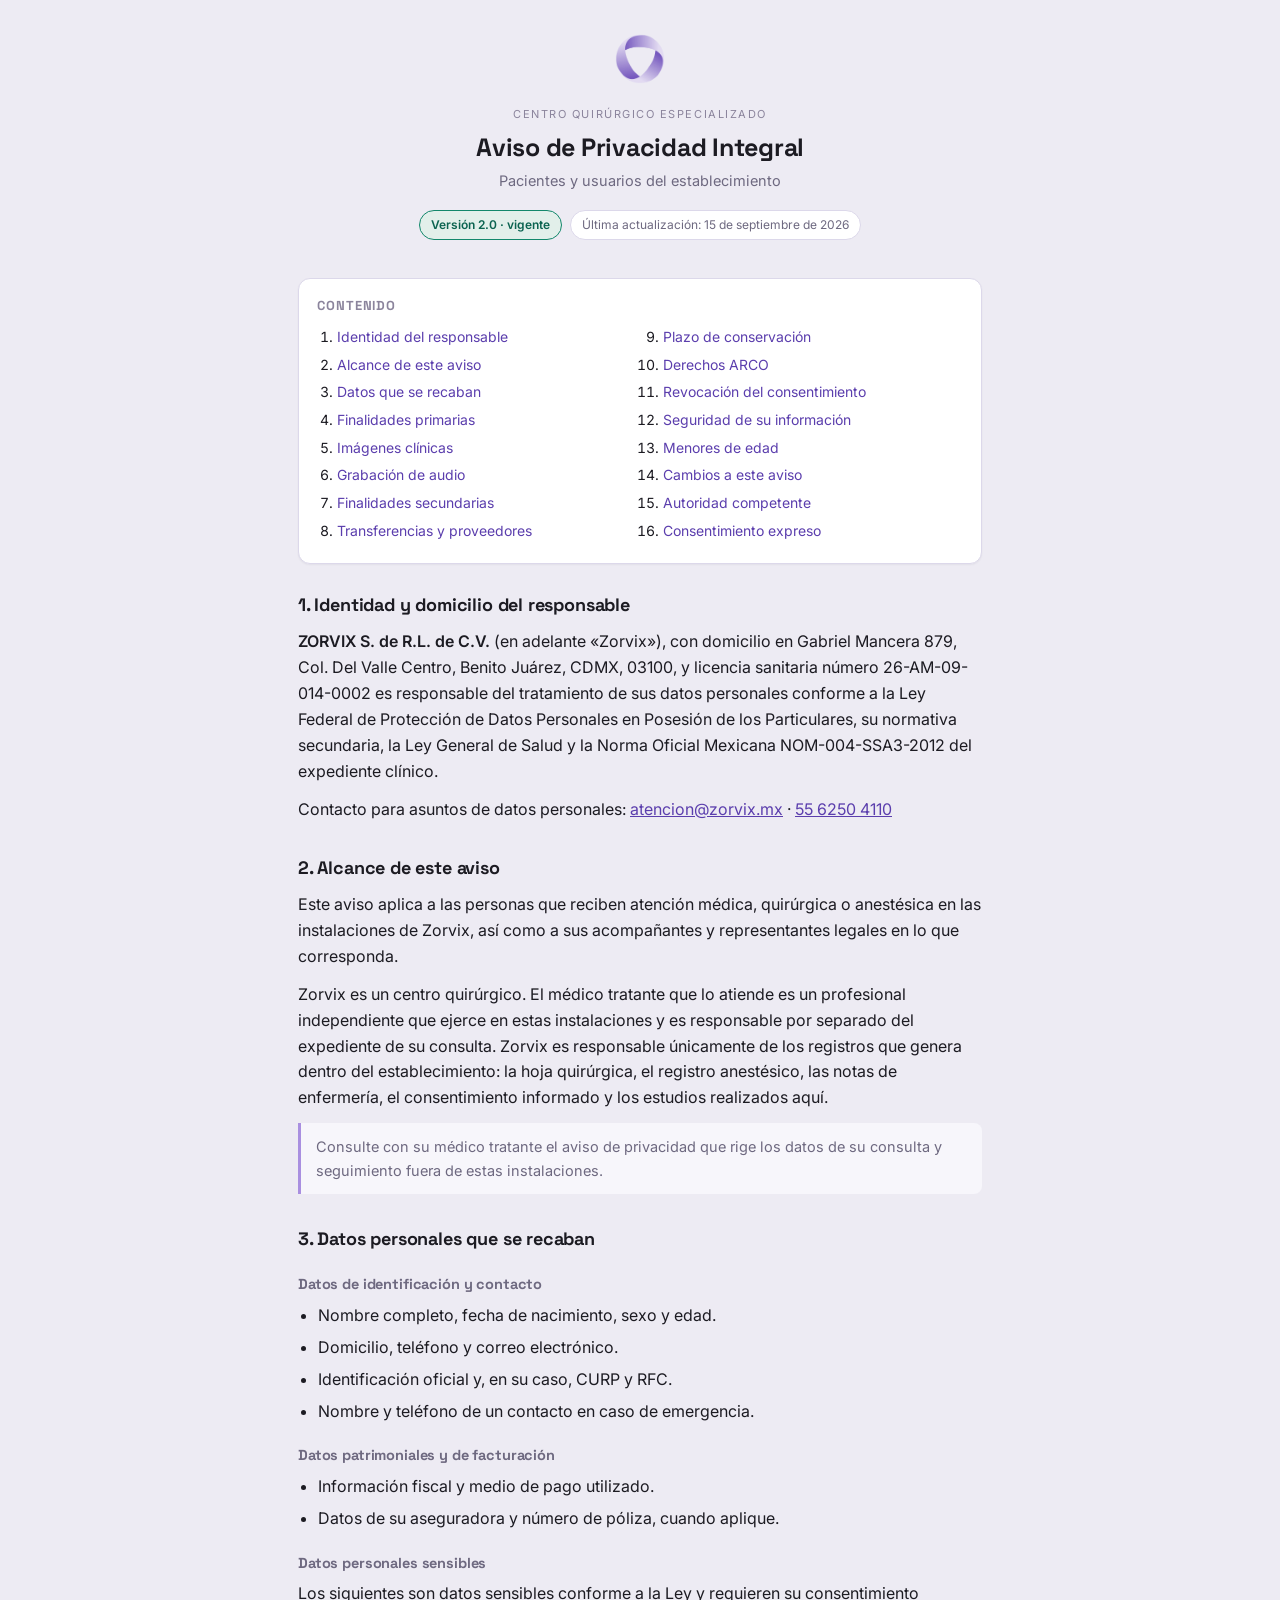
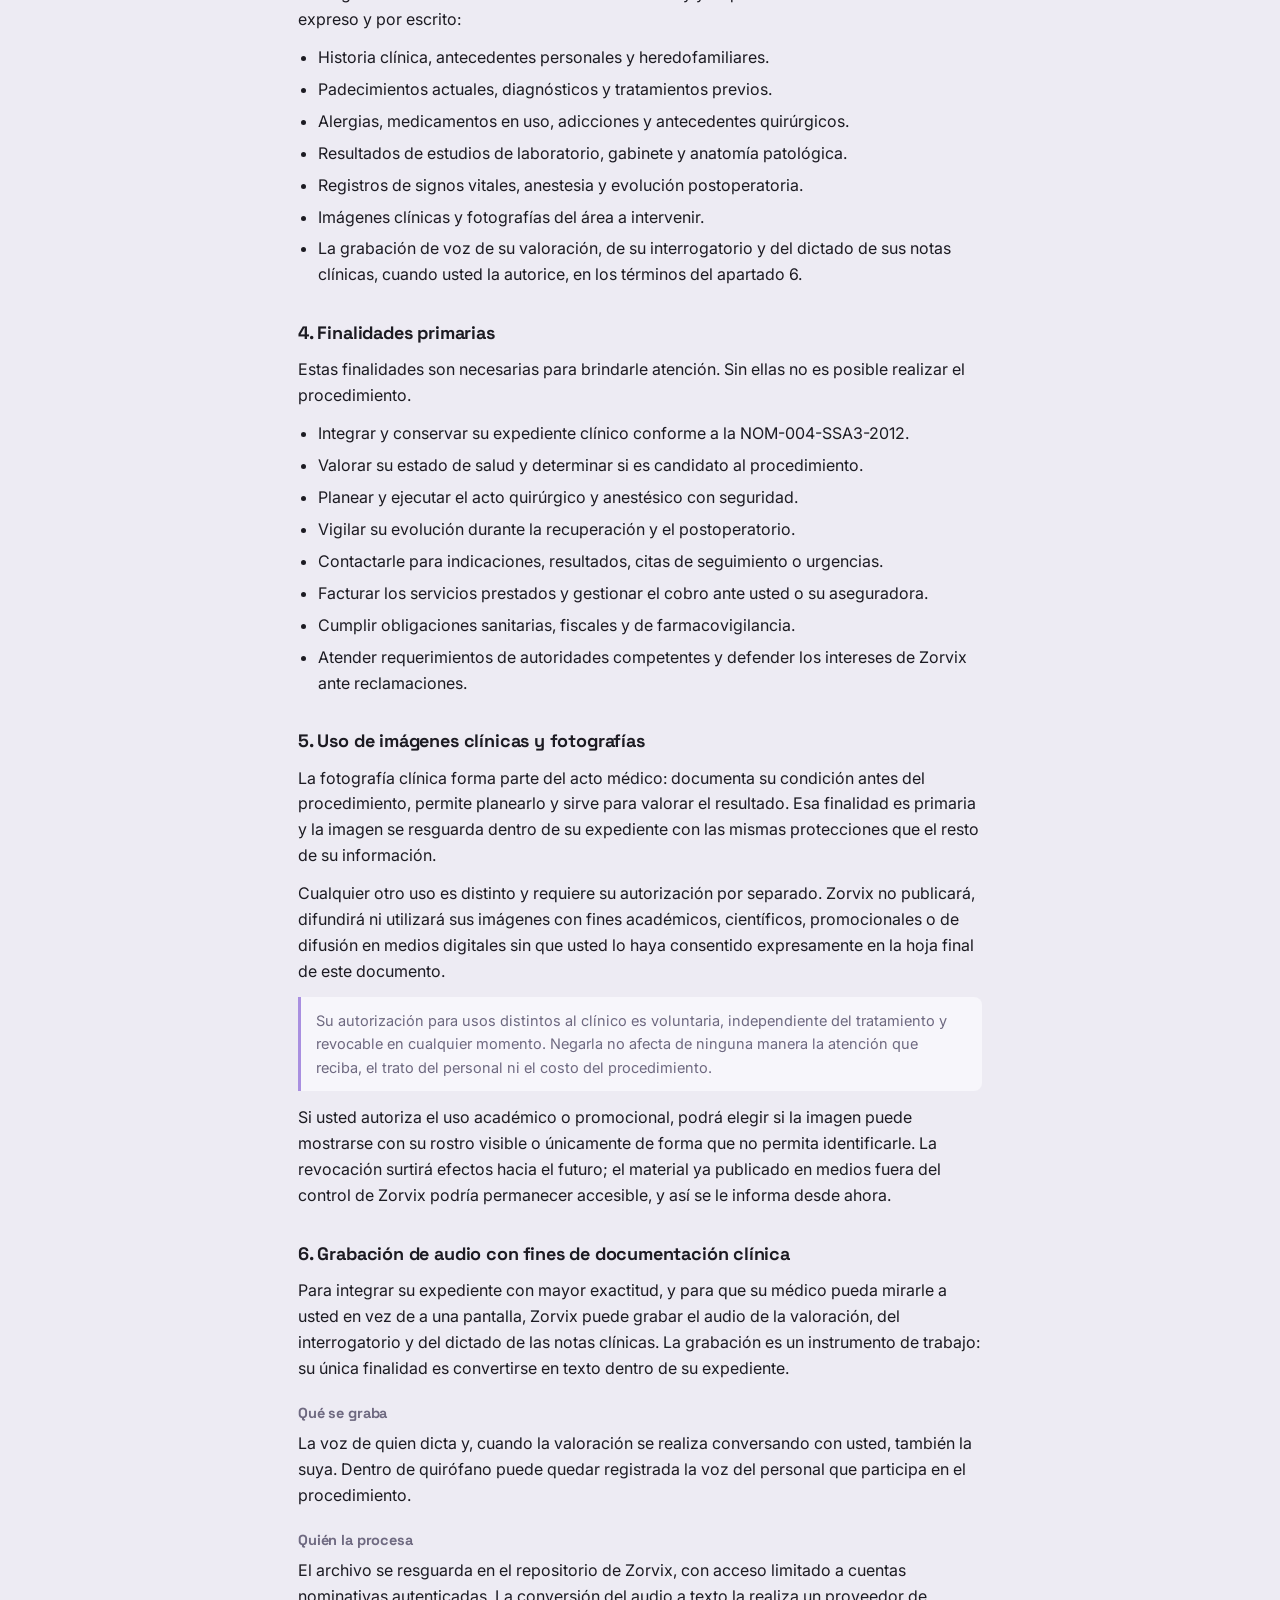
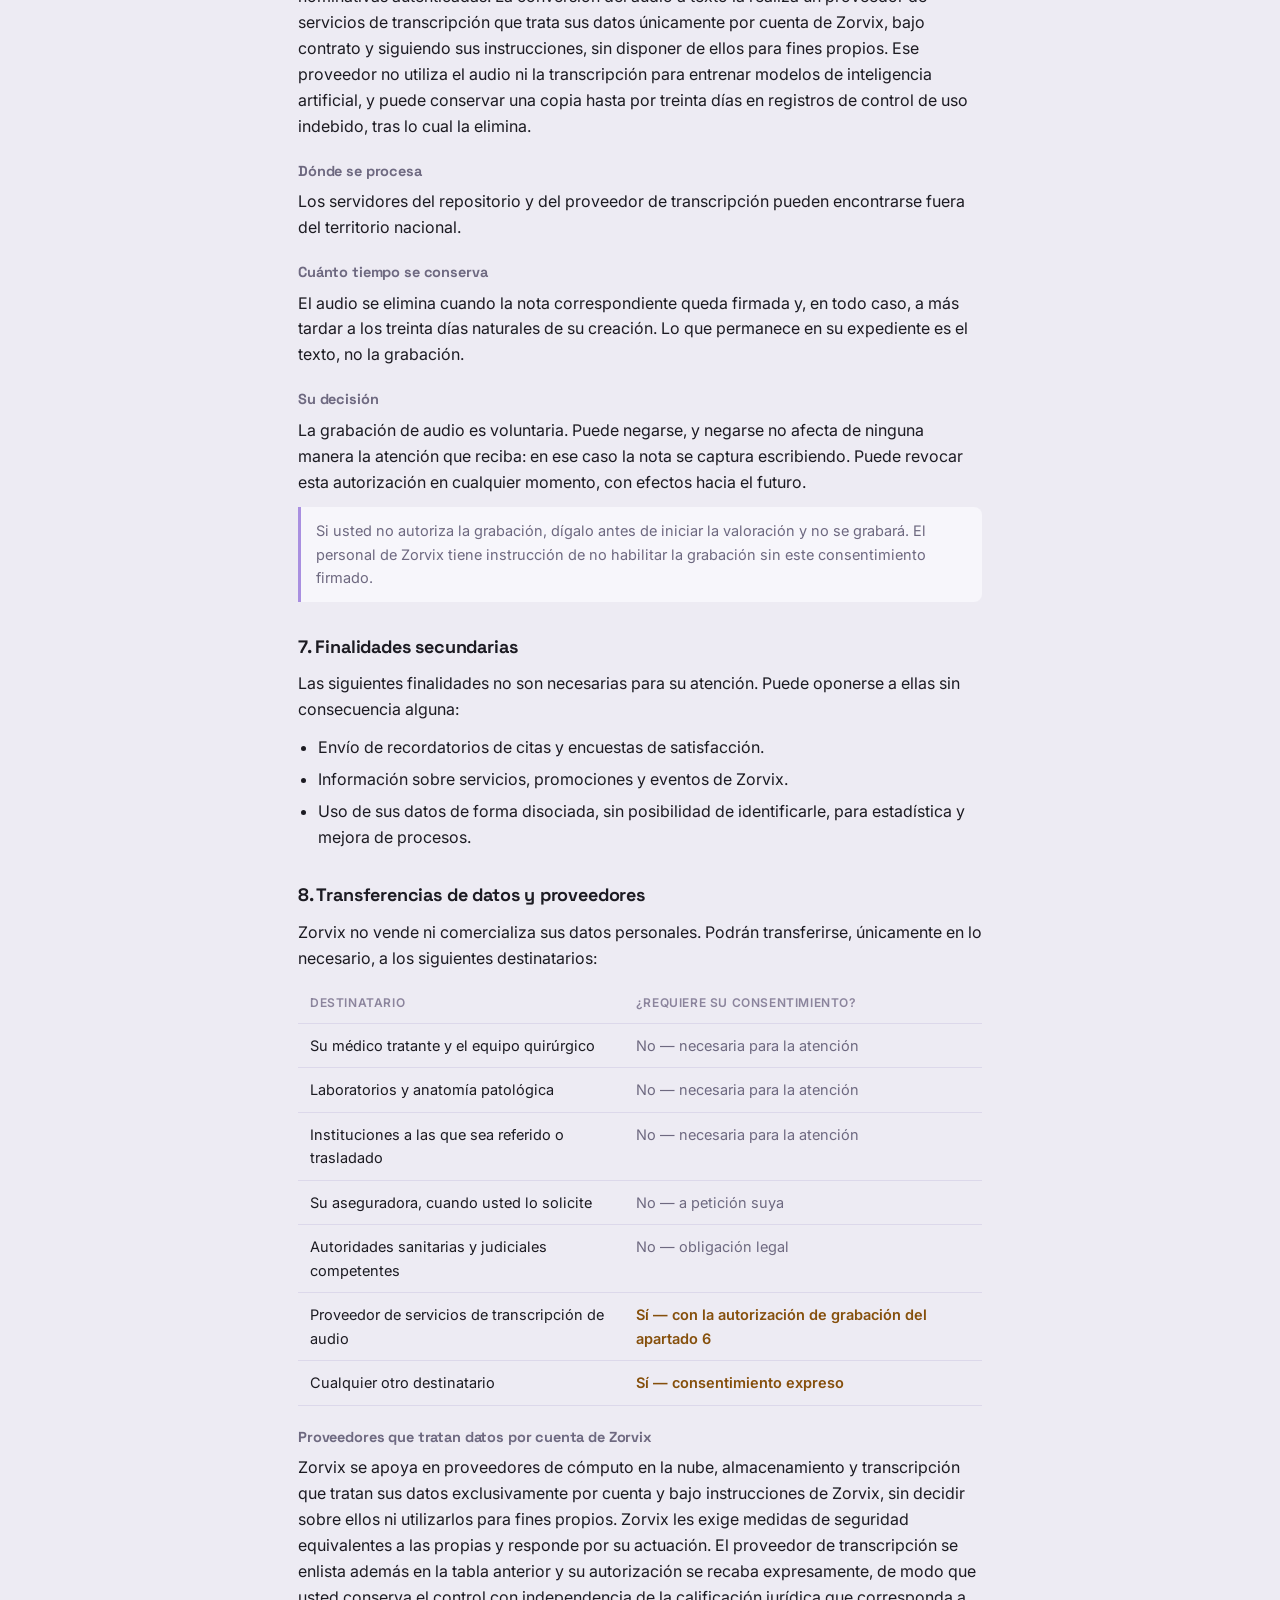
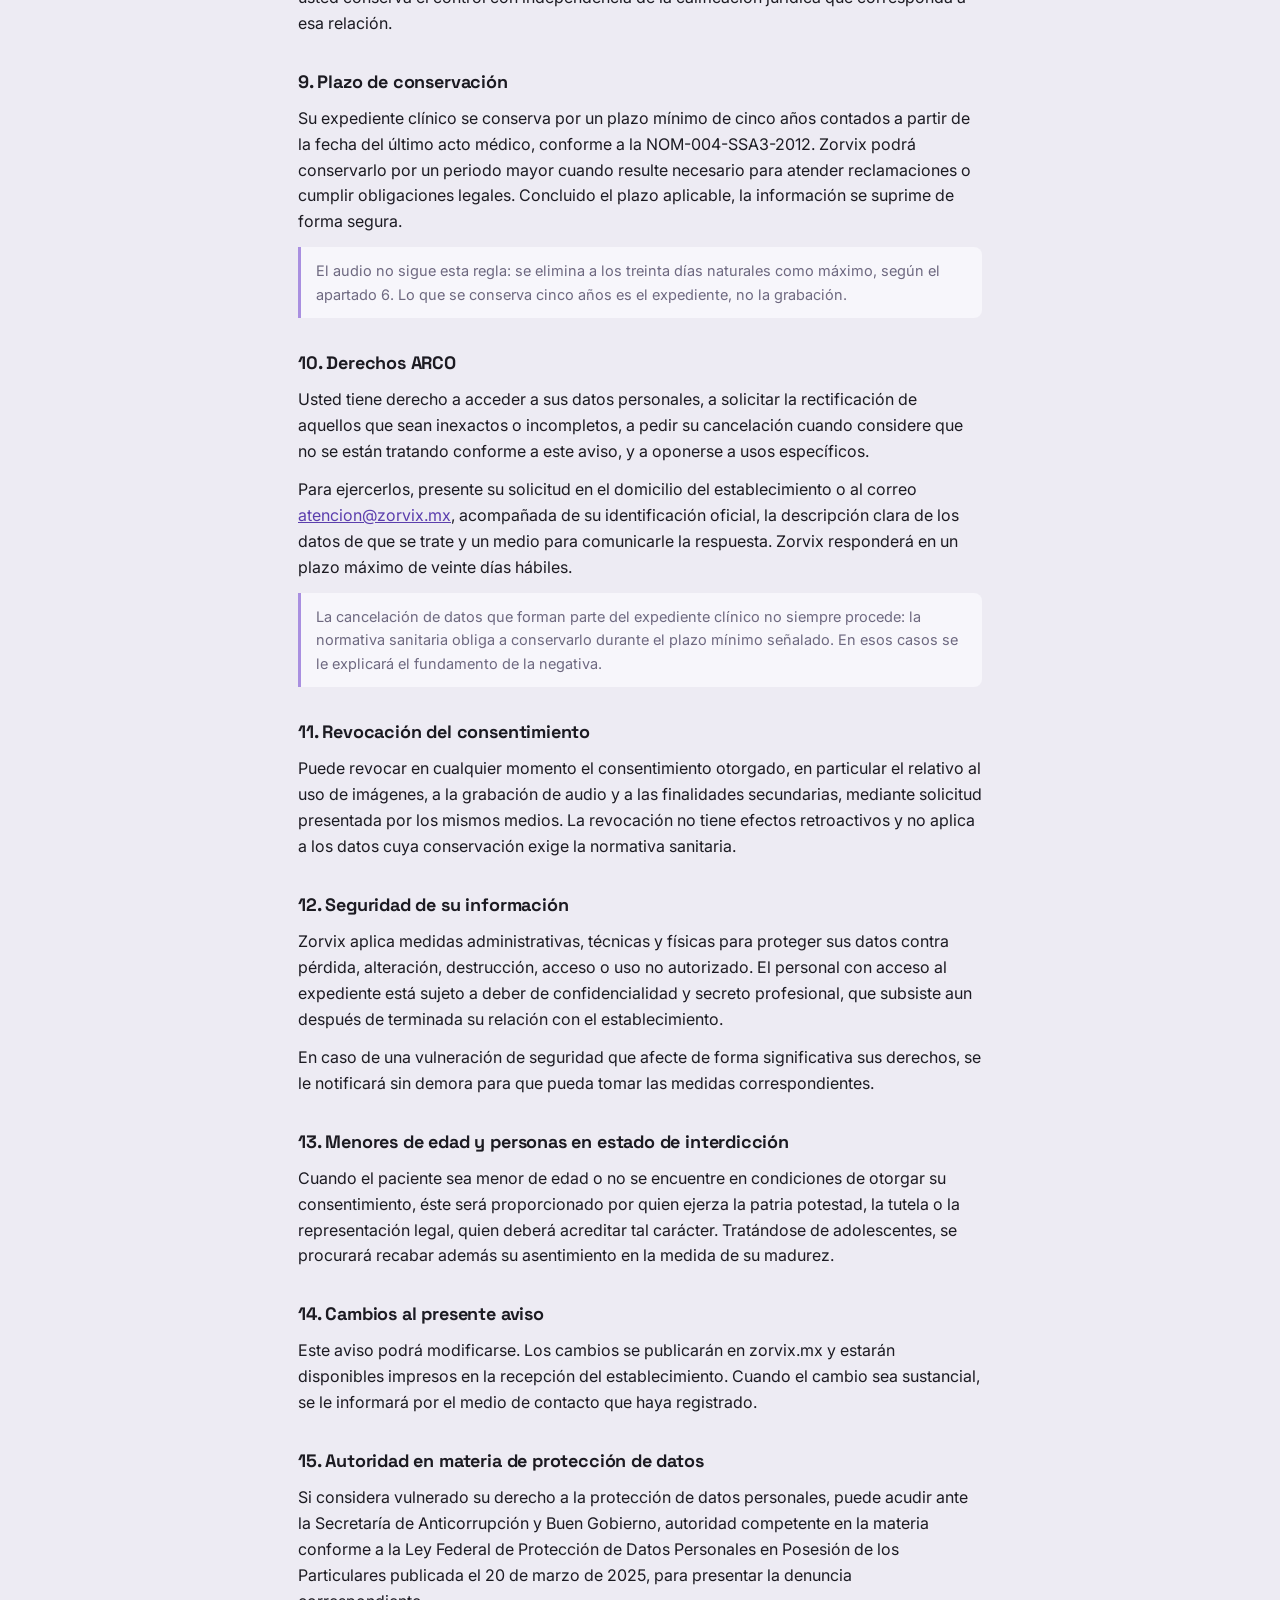
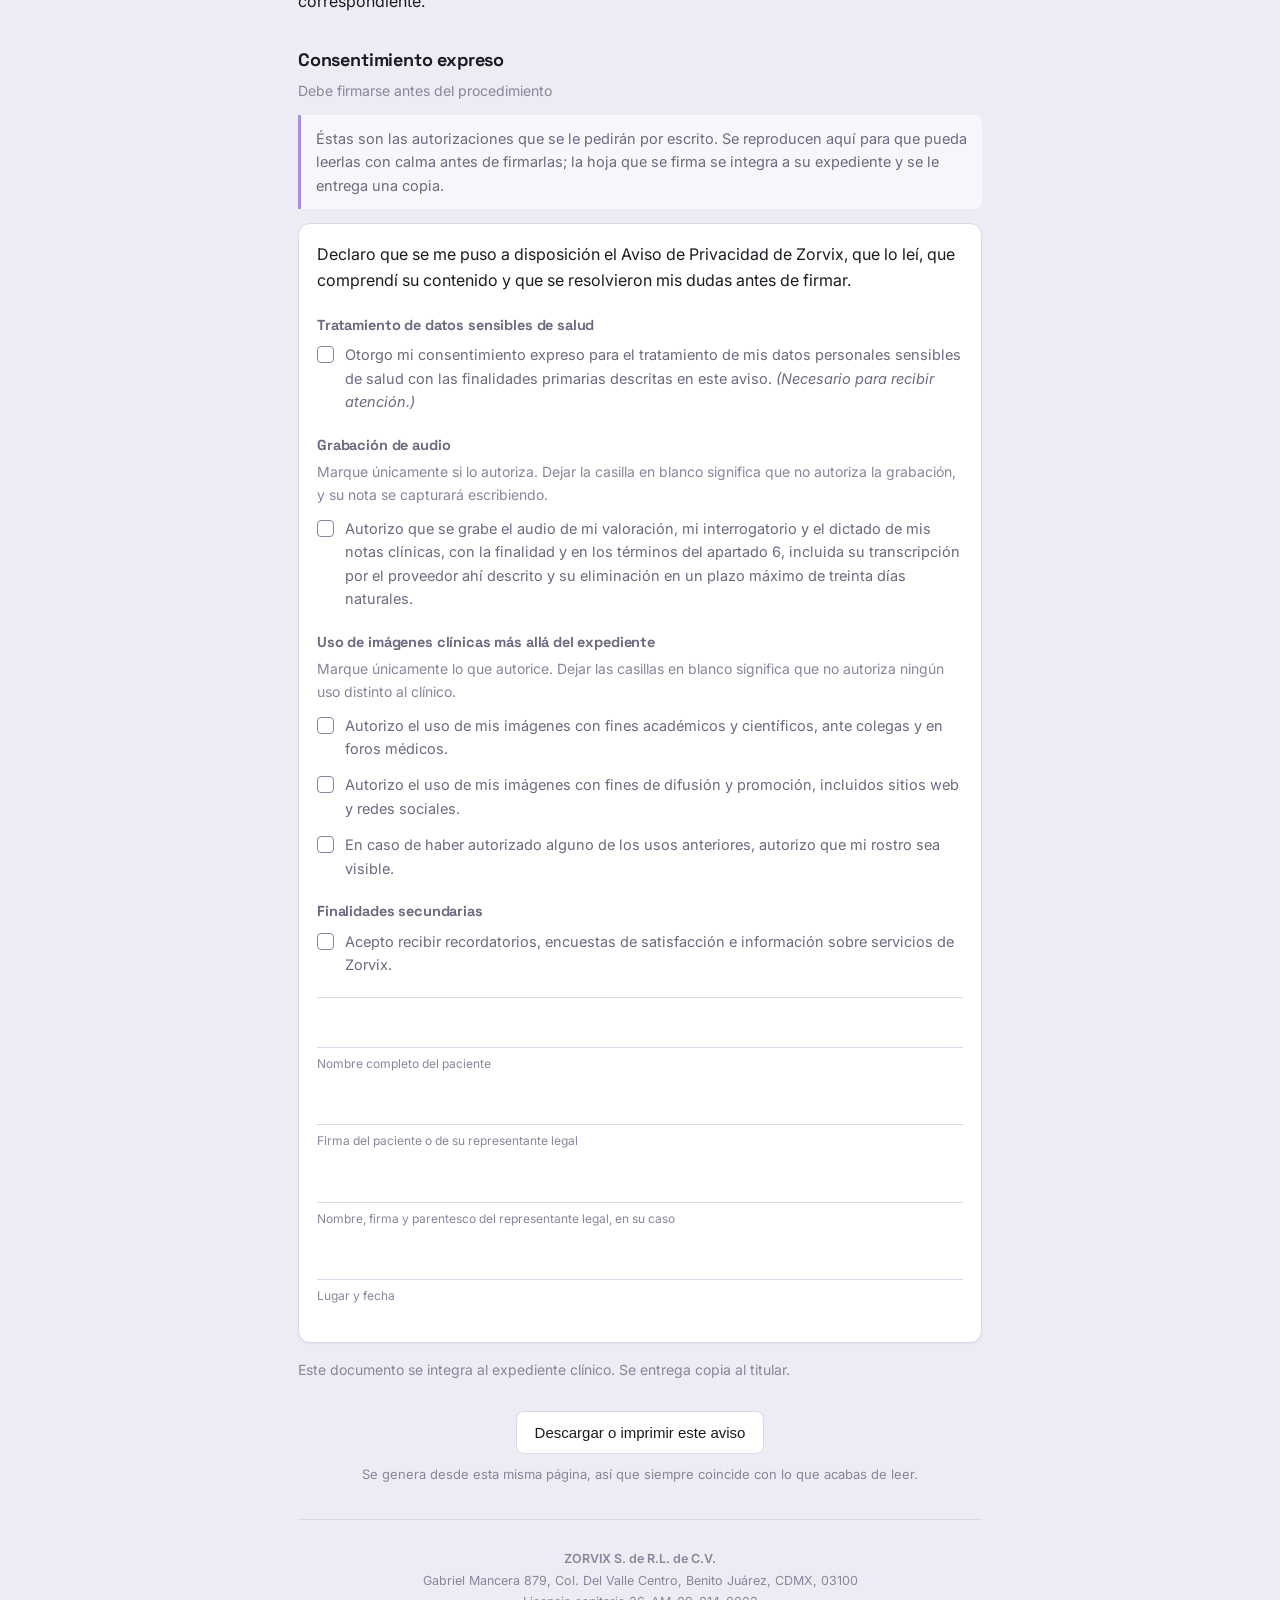
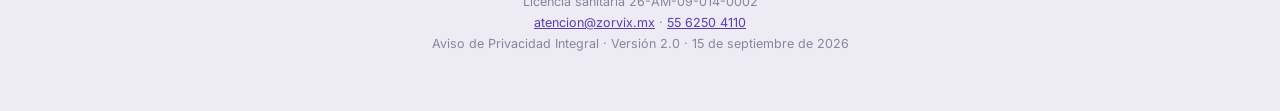
==== aviso/index.html @ 2822b2e0 "Add files via upload" ====
<!DOCTYPE html>
<html lang="es">
<head>
<meta charset="utf-8">
<meta name="viewport" content="width=device-width, initial-scale=1, viewport-fit=cover">
<title>Zorvix · Aviso de Privacidad</title>
<meta name="description" content="Aviso de Privacidad Integral para pacientes y usuarios del centro quirúrgico Zorvix.">
<meta name="theme-color" content="#7B5DC2" media="(prefers-color-scheme: light)">
<meta name="theme-color" content="#16131F" media="(prefers-color-scheme: dark)">
<link rel="icon" type="image/png" href="../assets/zorvix-favicon.png">
<link rel="apple-touch-icon" href="../assets/zorvix-iso.png">
<link rel="stylesheet" href="../zorvix-tokens.css">
<script>
/* El tema antes de pintar, para no enseñar el destello blanco. */
(function(){
  var t=null; try{ t=localStorage.getItem('zorvix-tema'); }catch(e){}
  if(!t) t = matchMedia('(prefers-color-scheme: dark)').matches ? 'oscuro' : 'claro';
  document.documentElement.setAttribute('data-tema', t);
})();
</script>
<style>
/* Los colores y tipos vienen de ../zorvix-tokens.css, que es la fuente de
   verdad de la marca. Aquí sólo van alias con los nombres de esta pantalla.

   Esta página la abre una paciente desde el celular, a media captura de su
   ficha, para leer aquello que está a punto de aceptar. Se publica en HTML y
   no como PDF a propósito: seis páginas de PDF en un teléfono no se leen, se
   cierran. Quien necesite papel lo saca del botón de imprimir, que usa el
   bloque @media print del final: un solo documento, no dos que se separan. */
:root{
  color-scheme: light;
  --morado-700:var(--zx-violeta-700); --morado-600:var(--zx-violeta-600);
  --morado-500:var(--zx-violeta-500); --morado-300:var(--zx-violeta-300);
  --morado-50:var(--zx-violeta-050);
  --tinta:var(--zx-txt); --tinta2:var(--zx-txt-2); --tinta3:var(--zx-txt-3);
  --papel:var(--zx-superficie); --papel-2:var(--zx-superficie-2); --fondo:var(--zx-lienzo);
  --linea:var(--zx-borde);
  --ok:var(--zx-ok-txt); --ok-bg:var(--zx-ok-bg); --ok-linea:var(--zx-ok);
  --alerta:var(--zx-alerta-txt); --alerta-bg:var(--zx-alerta-bg); --alerta-linea:var(--zx-alerta);
  --r:var(--zx-r-tarjeta); --r-sm:var(--zx-r-control); --r-full:999px;
  --sombra:0 1px 2px rgba(28,27,34,.05);
}
html[data-tema="oscuro"]{ color-scheme: dark; }

*{box-sizing:border-box}
html,body{margin:0;padding:0}
body{
  background:var(--fondo); color:var(--tinta);
  font-family:var(--zx-cuerpo, "Inter", system-ui, -apple-system, sans-serif);
  font-size:16px; line-height:1.62; -webkit-font-smoothing:antialiased;
  padding:0 0 env(safe-area-inset-bottom,0px);
}
h1,h2,h3{font-family:var(--zx-titulo, "Space Grotesk", system-ui, sans-serif);letter-spacing:-.01em}

.envoltura{max-width:720px;margin:0 auto;padding:0 18px 56px}

header{text-align:center;padding:34px 18px 10px}
header img{height:50px;width:auto}
header .kicker{margin:14px 0 0;font-size:11px;letter-spacing:.14em;text-transform:uppercase;
  color:var(--tinta3)}
header h1{margin:8px 0 6px;font-size:25px;line-height:1.25}
header .sub{margin:0;color:var(--tinta2);font-size:14.5px}

.sello{display:flex;flex-wrap:wrap;gap:8px;justify-content:center;margin:18px 0 6px}
.sello span{font-size:12px;padding:4px 11px;border-radius:var(--r-full);
  border:1px solid var(--linea);background:var(--papel);color:var(--tinta2)}
.sello .vigente{background:var(--ok-bg);border-color:var(--ok-linea);color:var(--ok);font-weight:600}

/* Índice: en un documento de quince apartados, poder saltar al que a uno le
   importa es la diferencia entre leerlo y no leerlo. */
nav.indice{background:var(--papel);border:1px solid var(--linea);border-radius:var(--r);
  padding:16px 18px;margin:22px 0 26px;box-shadow:var(--sombra)}
nav.indice h2{margin:0 0 10px;font-size:13px;text-transform:uppercase;letter-spacing:.07em;
  color:var(--tinta3)}
nav.indice ol{margin:0;padding-left:20px;columns:2;column-gap:26px}
nav.indice li{margin:0 0 5px;font-size:14px;break-inside:avoid}
nav.indice a{color:var(--morado-700);text-decoration:none}
nav.indice a:hover{text-decoration:underline}
@media (max-width:560px){ nav.indice ol{columns:1} }

section{margin:0 0 30px;scroll-margin-top:16px}
section h2{margin:0 0 10px;font-size:18px}
section h3{margin:20px 0 6px;font-size:14.5px;color:var(--tinta2)}
p{margin:0 0 12px}
ul{margin:0 0 12px;padding-left:20px}
li{margin:0 0 6px}
strong{font-weight:600}

/* La nota al margen: lo que en el documento impreso va en recuadro gris.
   Suele ser la letra que más importa, así que aquí no se encoge. */
.nota{border-left:3px solid var(--morado-300);background:var(--papel-2);
  border-radius:0 var(--r-sm) var(--r-sm) 0;padding:12px 15px;margin:0 0 14px;
  font-size:14.5px;color:var(--tinta2)}

.tabla{width:100%;border-collapse:collapse;margin:0 0 14px;font-size:14.5px}
.tabla th,.tabla td{text-align:left;padding:10px 12px;border-bottom:1px solid var(--linea);
  vertical-align:top}
.tabla th{font-size:12px;text-transform:uppercase;letter-spacing:.05em;color:var(--tinta3);
  font-weight:600}
.tabla td.si{color:var(--alerta);font-weight:600}
.tabla td.no{color:var(--tinta2)}
@media (max-width:560px){
  .tabla, .tabla tbody, .tabla tr, .tabla td{display:block;width:100%}
  .tabla thead{display:none}
  .tabla tr{border:1px solid var(--linea);border-radius:var(--r-sm);margin-bottom:10px;padding:4px 0}
  .tabla td{border:0;padding:6px 13px}
  .tabla td:first-child{font-weight:600;color:var(--tinta)}
}

.casillas{background:var(--papel);border:1px solid var(--linea);border-radius:var(--r);
  padding:18px;box-shadow:var(--sombra)}
.casillas .item{display:flex;gap:11px;align-items:flex-start;margin:0 0 13px}
.casillas .caja{flex:0 0 auto;width:17px;height:17px;border:1.5px solid var(--tinta3);
  border-radius:4px;margin-top:3px}
.casillas .item p{margin:0;font-size:14.5px;color:var(--tinta2)}
.firma{margin-top:20px;padding-top:16px;border-top:1px solid var(--linea)}
.firma .raya{border-bottom:1px solid var(--linea);height:34px;margin:0 0 6px}
.firma .pie-raya{font-size:12px;color:var(--tinta3);margin:0 0 18px}

.descarga{display:inline-block;border:1px solid var(--linea);background:var(--papel);
  color:var(--tinta);border-radius:var(--r-sm);padding:12px 18px;text-decoration:none;
  font-size:15px;font-weight:500}
.descarga:hover{background:var(--papel-2);border-color:var(--morado-300)}

footer{text-align:center;font-size:12.5px;color:var(--tinta3);padding:28px 18px 0;
  border-top:1px solid var(--linea);margin-top:34px;line-height:1.7}
a{color:var(--morado-700)}

/* Impresion. No se publica un PDF aparte a proposito: dos documentos con el
   mismo texto se separan tarde o temprano, y el dia que eso pase nadie sabria
   cual firmo la paciente. Esta pagina es el documento, y de aqui sale la
   copia en papel. */
@media print{
  body{background:#fff;color:#000;font-size:11.5pt;line-height:1.5}
  .sin-imprimir, nav.indice{display:none !important}
  header{padding-top:0}
  header img{height:38px}
  .envoltura{max-width:none;padding:0}
  section{page-break-inside:auto;margin-bottom:16pt}
  section h2{page-break-after:avoid}
  .casillas,.nota{break-inside:avoid}
  .casillas{box-shadow:none}
  .firma{page-break-inside:avoid}
  .tabla th,.tabla td{border-bottom:1px solid #999}
  a{color:#000;text-decoration:none}
  /* La direccion completa de los enlaces, porque en papel un "aqui" no sirve. */
  a[href^="mailto:"]::after{content:""}
  footer{border-top:1px solid #999}
}
</style>
</head>
<body>

<header>
  <img src="../assets/zorvix-iso.png" alt="Zorvix">
  <p class="kicker">Centro Quirúrgico Especializado</p>
  <h1>Aviso de Privacidad Integral</h1>
  <p class="sub">Pacientes y usuarios del establecimiento</p>
  <div class="sello">
    <span class="vigente">Versión 2.0 · vigente</span>
    <span>Última actualización: 15 de septiembre de 2026</span>
  </div>
</header>

<div class="envoltura">

  <nav class="indice">
    <h2>Contenido</h2>
    <ol>
      <li><a href="#s1">Identidad del responsable</a></li>
      <li><a href="#s2">Alcance de este aviso</a></li>
      <li><a href="#s3">Datos que se recaban</a></li>
      <li><a href="#s4">Finalidades primarias</a></li>
      <li><a href="#s5">Imágenes clínicas</a></li>
      <li><a href="#s6">Grabación de audio</a></li>
      <li><a href="#s7">Finalidades secundarias</a></li>
      <li><a href="#s8">Transferencias y proveedores</a></li>
      <li><a href="#s9">Plazo de conservación</a></li>
      <li><a href="#s10">Derechos ARCO</a></li>
      <li><a href="#s11">Revocación del consentimiento</a></li>
      <li><a href="#s12">Seguridad de su información</a></li>
      <li><a href="#s13">Menores de edad</a></li>
      <li><a href="#s14">Cambios a este aviso</a></li>
      <li><a href="#s15">Autoridad competente</a></li>
      <li><a href="#consentimiento">Consentimiento expreso</a></li>
    </ol>
  </nav>

  <section id="s1">
    <h2>1. Identidad y domicilio del responsable</h2>
    <p><strong>ZORVIX S. de R.L. de C.V.</strong> (en adelante «Zorvix»), con domicilio en
      Gabriel Mancera 879, Col. Del Valle Centro, Benito Juárez, CDMX, 03100, y licencia
      sanitaria número 26-AM-09-014-0002 es responsable del tratamiento de sus datos personales
      conforme a la Ley Federal de Protección de Datos Personales en Posesión de los Particulares,
      su normativa secundaria, la Ley General de Salud y la Norma Oficial Mexicana
      NOM-004-SSA3-2012 del expediente clínico.</p>
    <p>Contacto para asuntos de datos personales:
      <a href="mailto:atencion@zorvix.mx">atencion@zorvix.mx</a> ·
      <a href="tel:+525562504110">55 6250 4110</a></p>
  </section>

  <section id="s2">
    <h2>2. Alcance de este aviso</h2>
    <p>Este aviso aplica a las personas que reciben atención médica, quirúrgica o anestésica en
      las instalaciones de Zorvix, así como a sus acompañantes y representantes legales en lo que
      corresponda.</p>
    <p>Zorvix es un centro quirúrgico. El médico tratante que lo atiende es un profesional
      independiente que ejerce en estas instalaciones y es responsable por separado del expediente
      de su consulta. Zorvix es responsable únicamente de los registros que genera dentro del
      establecimiento: la hoja quirúrgica, el registro anestésico, las notas de enfermería, el
      consentimiento informado y los estudios realizados aquí.</p>
    <div class="nota">Consulte con su médico tratante el aviso de privacidad que rige los datos de
      su consulta y seguimiento fuera de estas instalaciones.</div>
  </section>

  <section id="s3">
    <h2>3. Datos personales que se recaban</h2>

    <h3>Datos de identificación y contacto</h3>
    <ul>
      <li>Nombre completo, fecha de nacimiento, sexo y edad.</li>
      <li>Domicilio, teléfono y correo electrónico.</li>
      <li>Identificación oficial y, en su caso, CURP y RFC.</li>
      <li>Nombre y teléfono de un contacto en caso de emergencia.</li>
    </ul>

    <h3>Datos patrimoniales y de facturación</h3>
    <ul>
      <li>Información fiscal y medio de pago utilizado.</li>
      <li>Datos de su aseguradora y número de póliza, cuando aplique.</li>
    </ul>

    <h3>Datos personales sensibles</h3>
    <p>Los siguientes son datos sensibles conforme a la Ley y requieren su consentimiento expreso
      y por escrito:</p>
    <ul>
      <li>Historia clínica, antecedentes personales y heredofamiliares.</li>
      <li>Padecimientos actuales, diagnósticos y tratamientos previos.</li>
      <li>Alergias, medicamentos en uso, adicciones y antecedentes quirúrgicos.</li>
      <li>Resultados de estudios de laboratorio, gabinete y anatomía patológica.</li>
      <li>Registros de signos vitales, anestesia y evolución postoperatoria.</li>
      <li>Imágenes clínicas y fotografías del área a intervenir.</li>
      <li>La grabación de voz de su valoración, de su interrogatorio y del dictado de sus notas
        clínicas, cuando usted la autorice, en los términos del apartado 6.</li>
    </ul>
  </section>

  <section id="s4">
    <h2>4. Finalidades primarias</h2>
    <p>Estas finalidades son necesarias para brindarle atención. Sin ellas no es posible realizar
      el procedimiento.</p>
    <ul>
      <li>Integrar y conservar su expediente clínico conforme a la NOM-004-SSA3-2012.</li>
      <li>Valorar su estado de salud y determinar si es candidato al procedimiento.</li>
      <li>Planear y ejecutar el acto quirúrgico y anestésico con seguridad.</li>
      <li>Vigilar su evolución durante la recuperación y el postoperatorio.</li>
      <li>Contactarle para indicaciones, resultados, citas de seguimiento o urgencias.</li>
      <li>Facturar los servicios prestados y gestionar el cobro ante usted o su aseguradora.</li>
      <li>Cumplir obligaciones sanitarias, fiscales y de farmacovigilancia.</li>
      <li>Atender requerimientos de autoridades competentes y defender los intereses de Zorvix
        ante reclamaciones.</li>
    </ul>
  </section>

  <section id="s5">
    <h2>5. Uso de imágenes clínicas y fotografías</h2>
    <p>La fotografía clínica forma parte del acto médico: documenta su condición antes del
      procedimiento, permite planearlo y sirve para valorar el resultado. Esa finalidad es primaria
      y la imagen se resguarda dentro de su expediente con las mismas protecciones que el resto de
      su información.</p>
    <p>Cualquier otro uso es distinto y requiere su autorización por separado. Zorvix no publicará,
      difundirá ni utilizará sus imágenes con fines académicos, científicos, promocionales o de
      difusión en medios digitales sin que usted lo haya consentido expresamente en la hoja final
      de este documento.</p>
    <div class="nota">Su autorización para usos distintos al clínico es voluntaria, independiente
      del tratamiento y revocable en cualquier momento. Negarla no afecta de ninguna manera la
      atención que reciba, el trato del personal ni el costo del procedimiento.</div>
    <p>Si usted autoriza el uso académico o promocional, podrá elegir si la imagen puede mostrarse
      con su rostro visible o únicamente de forma que no permita identificarle. La revocación
      surtirá efectos hacia el futuro; el material ya publicado en medios fuera del control de
      Zorvix podría permanecer accesible, y así se le informa desde ahora.</p>
  </section>

  <section id="s6">
    <h2>6. Grabación de audio con fines de documentación clínica</h2>
    <p>Para integrar su expediente con mayor exactitud, y para que su médico pueda mirarle a usted
      en vez de a una pantalla, Zorvix puede grabar el audio de la valoración, del interrogatorio y
      del dictado de las notas clínicas. La grabación es un instrumento de trabajo: su única
      finalidad es convertirse en texto dentro de su expediente.</p>

    <h3>Qué se graba</h3>
    <p>La voz de quien dicta y, cuando la valoración se realiza conversando con usted, también la
      suya. Dentro de quirófano puede quedar registrada la voz del personal que participa en el
      procedimiento.</p>

    <h3>Quién la procesa</h3>
    <p>El archivo se resguarda en el repositorio de Zorvix, con acceso limitado a cuentas
      nominativas autenticadas. La conversión del audio a texto la realiza un proveedor de
      servicios de transcripción que trata sus datos únicamente por cuenta de Zorvix, bajo contrato
      y siguiendo sus instrucciones, sin disponer de ellos para fines propios. Ese proveedor no
      utiliza el audio ni la transcripción para entrenar modelos de inteligencia artificial, y
      puede conservar una copia hasta por treinta días en registros de control de uso indebido,
      tras lo cual la elimina.</p>

    <h3>Dónde se procesa</h3>
    <p>Los servidores del repositorio y del proveedor de transcripción pueden encontrarse fuera del
      territorio nacional.</p>

    <h3>Cuánto tiempo se conserva</h3>
    <p>El audio se elimina cuando la nota correspondiente queda firmada y, en todo caso, a más
      tardar a los treinta días naturales de su creación. Lo que permanece en su expediente es el
      texto, no la grabación.</p>

    <h3>Su decisión</h3>
    <p>La grabación de audio es voluntaria. Puede negarse, y negarse no afecta de ninguna manera la
      atención que reciba: en ese caso la nota se captura escribiendo. Puede revocar esta
      autorización en cualquier momento, con efectos hacia el futuro.</p>
    <div class="nota">Si usted no autoriza la grabación, dígalo antes de iniciar la valoración y no
      se grabará. El personal de Zorvix tiene instrucción de no habilitar la grabación sin este
      consentimiento firmado.</div>
  </section>

  <section id="s7">
    <h2>7. Finalidades secundarias</h2>
    <p>Las siguientes finalidades no son necesarias para su atención. Puede oponerse a ellas sin
      consecuencia alguna:</p>
    <ul>
      <li>Envío de recordatorios de citas y encuestas de satisfacción.</li>
      <li>Información sobre servicios, promociones y eventos de Zorvix.</li>
      <li>Uso de sus datos de forma disociada, sin posibilidad de identificarle, para estadística y
        mejora de procesos.</li>
    </ul>
  </section>

  <section id="s8">
    <h2>8. Transferencias de datos y proveedores</h2>
    <p>Zorvix no vende ni comercializa sus datos personales. Podrán transferirse, únicamente en lo
      necesario, a los siguientes destinatarios:</p>
    <table class="tabla">
      <thead>
        <tr><th>Destinatario</th><th>¿Requiere su consentimiento?</th></tr>
      </thead>
      <tbody>
        <tr><td>Su médico tratante y el equipo quirúrgico</td><td class="no">No — necesaria para la atención</td></tr>
        <tr><td>Laboratorios y anatomía patológica</td><td class="no">No — necesaria para la atención</td></tr>
        <tr><td>Instituciones a las que sea referido o trasladado</td><td class="no">No — necesaria para la atención</td></tr>
        <tr><td>Su aseguradora, cuando usted lo solicite</td><td class="no">No — a petición suya</td></tr>
        <tr><td>Autoridades sanitarias y judiciales competentes</td><td class="no">No — obligación legal</td></tr>
        <tr><td>Proveedor de servicios de transcripción de audio</td><td class="si">Sí — con la autorización de grabación del apartado 6</td></tr>
        <tr><td>Cualquier otro destinatario</td><td class="si">Sí — consentimiento expreso</td></tr>
      </tbody>
    </table>

    <h3>Proveedores que tratan datos por cuenta de Zorvix</h3>
    <p>Zorvix se apoya en proveedores de cómputo en la nube, almacenamiento y transcripción que
      tratan sus datos exclusivamente por cuenta y bajo instrucciones de Zorvix, sin decidir sobre
      ellos ni utilizarlos para fines propios. Zorvix les exige medidas de seguridad equivalentes a
      las propias y responde por su actuación. El proveedor de transcripción se enlista además en
      la tabla anterior y su autorización se recaba expresamente, de modo que usted conserva el
      control con independencia de la calificación jurídica que corresponda a esa relación.</p>
  </section>

  <section id="s9">
    <h2>9. Plazo de conservación</h2>
    <p>Su expediente clínico se conserva por un plazo mínimo de cinco años contados a partir de la
      fecha del último acto médico, conforme a la NOM-004-SSA3-2012. Zorvix podrá conservarlo por
      un periodo mayor cuando resulte necesario para atender reclamaciones o cumplir obligaciones
      legales. Concluido el plazo aplicable, la información se suprime de forma segura.</p>
    <div class="nota">El audio no sigue esta regla: se elimina a los treinta días naturales como
      máximo, según el apartado 6. Lo que se conserva cinco años es el expediente, no la
      grabación.</div>
  </section>

  <section id="s10">
    <h2>10. Derechos ARCO</h2>
    <p>Usted tiene derecho a acceder a sus datos personales, a solicitar la rectificación de
      aquellos que sean inexactos o incompletos, a pedir su cancelación cuando considere que no se
      están tratando conforme a este aviso, y a oponerse a usos específicos.</p>
    <p>Para ejercerlos, presente su solicitud en el domicilio del establecimiento o al correo
      <a href="mailto:atencion@zorvix.mx">atencion@zorvix.mx</a>, acompañada de su identificación
      oficial, la descripción clara de los datos de que se trate y un medio para comunicarle la
      respuesta. Zorvix responderá en un plazo máximo de veinte días hábiles.</p>
    <div class="nota">La cancelación de datos que forman parte del expediente clínico no siempre
      procede: la normativa sanitaria obliga a conservarlo durante el plazo mínimo señalado. En
      esos casos se le explicará el fundamento de la negativa.</div>
  </section>

  <section id="s11">
    <h2>11. Revocación del consentimiento</h2>
    <p>Puede revocar en cualquier momento el consentimiento otorgado, en particular el relativo al
      uso de imágenes, a la grabación de audio y a las finalidades secundarias, mediante solicitud
      presentada por los mismos medios. La revocación no tiene efectos retroactivos y no aplica a
      los datos cuya conservación exige la normativa sanitaria.</p>
  </section>

  <section id="s12">
    <h2>12. Seguridad de su información</h2>
    <p>Zorvix aplica medidas administrativas, técnicas y físicas para proteger sus datos contra
      pérdida, alteración, destrucción, acceso o uso no autorizado. El personal con acceso al
      expediente está sujeto a deber de confidencialidad y secreto profesional, que subsiste aun
      después de terminada su relación con el establecimiento.</p>
    <p>En caso de una vulneración de seguridad que afecte de forma significativa sus derechos, se
      le notificará sin demora para que pueda tomar las medidas correspondientes.</p>
  </section>

  <section id="s13">
    <h2>13. Menores de edad y personas en estado de interdicción</h2>
    <p>Cuando el paciente sea menor de edad o no se encuentre en condiciones de otorgar su
      consentimiento, éste será proporcionado por quien ejerza la patria potestad, la tutela o la
      representación legal, quien deberá acreditar tal carácter. Tratándose de adolescentes, se
      procurará recabar además su asentimiento en la medida de su madurez.</p>
  </section>

  <section id="s14">
    <h2>14. Cambios al presente aviso</h2>
    <p>Este aviso podrá modificarse. Los cambios se publicarán en zorvix.mx y estarán disponibles
      impresos en la recepción del establecimiento. Cuando el cambio sea sustancial, se le
      informará por el medio de contacto que haya registrado.</p>
  </section>

  <section id="s15">
    <h2>15. Autoridad en materia de protección de datos</h2>
    <p>Si considera vulnerado su derecho a la protección de datos personales, puede acudir ante la
      Secretaría de Anticorrupción y Buen Gobierno, autoridad competente en la materia conforme a
      la Ley Federal de Protección de Datos Personales en Posesión de los Particulares publicada el
      20 de marzo de 2025, para presentar la denuncia correspondiente.</p>
  </section>

  <section id="consentimiento">
    <h2>Consentimiento expreso</h2>
    <p class="sub" style="color:var(--tinta3);font-size:14px;margin-top:-4px">
      Debe firmarse antes del procedimiento</p>
    <div class="nota">Éstas son las autorizaciones que se le pedirán por escrito. Se reproducen
      aquí para que pueda leerlas con calma antes de firmarlas; la hoja que se firma se integra a
      su expediente y se le entrega una copia.</div>

    <div class="casillas">
      <p>Declaro que se me puso a disposición el Aviso de Privacidad de Zorvix, que lo leí, que
        comprendí su contenido y que se resolvieron mis dudas antes de firmar.</p>

      <h3>Tratamiento de datos sensibles de salud</h3>
      <div class="item"><span class="caja"></span>
        <p>Otorgo mi consentimiento expreso para el tratamiento de mis datos personales sensibles
          de salud con las finalidades primarias descritas en este aviso.
          <em>(Necesario para recibir atención.)</em></p></div>

      <h3>Grabación de audio</h3>
      <p style="font-size:14px;color:var(--tinta3);margin:-2px 0 10px">Marque únicamente si lo
        autoriza. Dejar la casilla en blanco significa que no autoriza la grabación, y su nota se
        capturará escribiendo.</p>
      <div class="item"><span class="caja"></span>
        <p>Autorizo que se grabe el audio de mi valoración, mi interrogatorio y el dictado de mis
          notas clínicas, con la finalidad y en los términos del apartado 6, incluida su
          transcripción por el proveedor ahí descrito y su eliminación en un plazo máximo de
          treinta días naturales.</p></div>

      <h3>Uso de imágenes clínicas más allá del expediente</h3>
      <p style="font-size:14px;color:var(--tinta3);margin:-2px 0 10px">Marque únicamente lo que
        autorice. Dejar las casillas en blanco significa que no autoriza ningún uso distinto al
        clínico.</p>
      <div class="item"><span class="caja"></span>
        <p>Autorizo el uso de mis imágenes con fines académicos y científicos, ante colegas y en
          foros médicos.</p></div>
      <div class="item"><span class="caja"></span>
        <p>Autorizo el uso de mis imágenes con fines de difusión y promoción, incluidos sitios web
          y redes sociales.</p></div>
      <div class="item"><span class="caja"></span>
        <p>En caso de haber autorizado alguno de los usos anteriores, autorizo que mi rostro sea
          visible.</p></div>

      <h3>Finalidades secundarias</h3>
      <div class="item"><span class="caja"></span>
        <p>Acepto recibir recordatorios, encuestas de satisfacción e información sobre servicios de
          Zorvix.</p></div>

      <div class="firma">
        <div class="raya"></div>
        <p class="pie-raya">Nombre completo del paciente</p>
        <div class="raya"></div>
        <p class="pie-raya">Firma del paciente o de su representante legal</p>
        <div class="raya"></div>
        <p class="pie-raya">Nombre, firma y parentesco del representante legal, en su caso</p>
        <div class="raya"></div>
        <p class="pie-raya">Lugar y fecha</p>
      </div>
    </div>

    <p style="margin-top:16px;font-size:14px;color:var(--tinta3)">Este documento se integra al
      expediente clínico. Se entrega copia al titular.</p>
  </section>

  <section style="text-align:center" class="sin-imprimir">
    <button class="descarga" type="button" onclick="window.print()">
      Descargar o imprimir este aviso</button>
    <p style="font-size:13px;color:var(--tinta3);margin:10px 0 0">
      Se genera desde esta misma página, así que siempre coincide con lo que acabas de leer.</p>
  </section>

  <footer>
    <strong>ZORVIX S. de R.L. de C.V.</strong><br>
    Gabriel Mancera 879, Col. Del Valle Centro, Benito Juárez, CDMX, 03100<br>
    Licencia sanitaria 26-AM-09-014-0002<br>
    <a href="mailto:atencion@zorvix.mx">atencion@zorvix.mx</a> ·
    <a href="tel:+525562504110">55 6250 4110</a><br>
    <span style="color:var(--tinta3)">Aviso de Privacidad Integral · Versión 2.0 · 15 de septiembre de 2026</span>
  </footer>

</div>
</body>
</html>
---- zorvix-tokens.css ----
/* ============================================================
   ZORVIX · Sistema de tokens
   Version 1.6

   Un solo archivo de marca para todo el ecosistema.
   Cambia los hex del bloque MARCA y las apps cambian de piel
   sin tocar una linea de logica.

   Registros visuales:
     [data-tema="oscuro"]  negro con nubes de luz lavanda  -> cliente
     [data-tema="claro"]   claro con marca                 -> staff
     [data-densidad="..."] compacta | amplia               -> modificadores

   La escala de datos vive en :root y no se redefine por tema: un dato
   no cambia de significado porque el fondo sea negro.
   ============================================================ */

@import url('https://fonts.googleapis.com/css2?family=Space+Grotesk:wght@400;500&family=Inter:wght@400;500&family=JetBrains+Mono:wght@400;500&display=swap');

:root {

  /* ---------- MARCA · unica fuente de verdad del color ---------- */
  --zx-violeta-900: #33236B;
  --zx-violeta-800: #4B3392;
  --zx-violeta-700: #5B3EAD;
  --zx-violeta-600: #6B51B8;
  --zx-violeta-500: #7B5FC7;
  --zx-violeta-400: #8B6FD4;
  --zx-violeta-300: #A98FE0;
  --zx-violeta-200: #C6B4F0;
  --zx-violeta-100: #E2DEEF;
  --zx-violeta-050: #F1EDFB;

  --zx-lavanda:   #D9CBFA;
  --zx-lavanda-2: #B79BF0;
  --zx-lavanda-3: #EFE4FF;
  --zx-rosa:      #E8C4EE;

  --zx-grafito: #535353;
  --zx-tinta:   #1C1B22;
  --zx-noche:   #05030B;

  /* ---------- Estado · gana sobre el color de marca ---------- */
  --zx-ok:      #12876B;
  --zx-ok-bg:   #E2EFEA;
  --zx-ok-txt:  #0B6350;
  --zx-alerta:      #BA7517;
  --zx-alerta-bg:   #FAEEDA;
  --zx-alerta-txt:  #854F0B;
  --zx-error:      #E24B4A;
  --zx-error-bg:   #FCEBEB;
  --zx-error-txt:  #A32D2D;

  /* ---------- ESCALA DE DATOS ----------
     Anillos, barras, medidores y lineas. Nunca en botones, bordes,
     fondos, pildoras de estado ni marca. El violeta de marca es el
     punto medio: la escala ancla en Zorvix en vez de competirle. */
  --zx-d-0:   #00D2BE;   /* aqua Petronas       0%  */
  --zx-d-26:  #2E9BD8;   /* azul puente        26%  */
  --zx-d-55:  #7B5FC7;   /* violeta de marca   55%  */
  --zx-d-80:  #B15FD8;   /* violeta claro      80%  */
  --zx-d-100: #F26FCB;   /* magenta           100%  */

  /* Barras y medidores de CSS puro. Los SVG usan las paradas sueltas. */
  --zx-escala: linear-gradient(90deg,
    var(--zx-d-0) 0%, var(--zx-d-26) 26%, var(--zx-d-55) 55%,
    var(--zx-d-80) 80%, var(--zx-d-100) 100%);
  --zx-escala-v: linear-gradient(0deg,
    var(--zx-d-0) 0%, var(--zx-d-26) 30%, var(--zx-d-55) 62%,
    var(--zx-d-100) 100%);

  /* ---------- Tipografia ---------- */
  --zx-display: 'Space Grotesk', system-ui, sans-serif;
  --zx-texto:   'Inter', system-ui, sans-serif;
  --zx-mono:    'JetBrains Mono', ui-monospace, monospace;

  --zx-track-marca: 0.24em;
  --zx-track-eyebrow: 0.14em;

  /* ---------- Geometria ---------- */
  --zx-r-control: 8px;
  --zx-r-tarjeta: 12px;
  --zx-r-cristal: 20px;
  --zx-r-widget:  20px;
  --zx-hairline: 0.5px;

  /* ---------- Densidad · comoda por defecto ---------- */
  --zx-alto-control: 40px;
  --zx-alto-fila:    38px;
  --zx-pad-tarjeta:  20px;
  --zx-txt-cuerpo:   14px;
  --zx-txt-dato:     15px;
  --zx-gap:          14px;

  /* ---------- Movimiento ---------- */
  --zx-rapido: .18s;
  --zx-base:   .32s;
  --zx-suave:  cubic-bezier(.22,.61,.36,1);
}

/* ============================================================
   REGISTRO CLARO · staff, documentos, impresion
   Es el tema por defecto: el unico que sobrevive impreso.
   ============================================================ */
:root,
[data-tema="claro"] {
  --zx-lienzo:      #EDEBF3;
  --zx-superficie:  #FFFFFF;
  --zx-superficie-2:#F7F6FB;
  --zx-hover:       #F9F7FD;

  --zx-borde:        #DCD8EA;
  --zx-borde-fuerte: #CFC4E8;

  --zx-txt:      #1C1B22;
  --zx-txt-2:    #6E6980;
  --zx-txt-3:    #8B849C;
  --zx-txt-marca:#5B3EAD;

  --zx-acento:       #5B3EAD;
  --zx-acento-tenue: #F1EDFB;
  --zx-sobre-acento: #FFFFFF;

  /* en claro el objeto no emite luz: proyecta sombra de color */
  --zx-glow-boton: 0 1px 2px rgba(91,62,173,.18), 0 4px 12px rgba(91,62,173,.14);
  --zx-glow-boton-hover: 0 2px 4px rgba(91,62,173,.22), 0 8px 22px rgba(91,62,173,.22);
  --zx-glow-icono: drop-shadow(2px 3px 5px rgba(91,62,173,.28));

  --zx-pista:  #EFEDF6;
  --zx-grad-a: #C6B4F0;
  --zx-grad-b: #5B3EAD;

  --zx-reticula: rgba(91,62,173,.05);
}

/* ============================================================
   REGISTRO OSCURO · cliente, login, portada
   Negro de base; el color lo ponen las nubes de luz.
   ============================================================ */
[data-tema="oscuro"] {
  --zx-lienzo:      #05030B;
  --zx-superficie:  rgba(255,255,255,.07);
  --zx-superficie-2:rgba(255,255,255,.04);
  --zx-hover:       rgba(255,255,255,.11);

  --zx-borde:        rgba(224,214,252,.32);
  --zx-borde-fuerte: rgba(240,232,255,.70);

  --zx-txt:      #FFFFFF;
  --zx-txt-2:    rgba(237,228,255,.84);
  --zx-txt-3:    rgba(224,214,252,.72);
  --zx-txt-marca:#E8DEFF;

  --zx-acento:       #FFFFFF;
  --zx-acento-tenue: rgba(255,255,255,.10);
  --zx-sobre-acento: #2A1B55;

  /* Anillo pegado al borde + halo cerrado + halo abierto. El anillo es lo
     que hace que se lea como filo encendido y no como mancha borrosa. */
  --zx-glow-boton: 0 0 0 1px rgba(255,255,255,.50),
                   0 0 18px rgba(198,180,240,.70),
                   0 0 44px rgba(150,116,235,.45);
  --zx-glow-boton-hover: 0 0 0 1px rgba(255,255,255,.85),
                         0 0 26px rgba(224,214,252,.90),
                         0 0 62px rgba(168,140,232,.60);
  --zx-glow-icono: drop-shadow(0 0 10px rgba(198,180,240,.75));

  --zx-pista:  rgba(255,255,255,.13);
  --zx-grad-a: #8E6FE0;
  --zx-grad-b: #F2E6FF;

  --zx-reticula: rgba(255,255,255,.03);
}

/* ============================================================
   DENSIDAD · un atributo, cinco variables. No son temas aparte.
   ============================================================ */
[data-densidad="compacta"] {
  --zx-alto-control: 30px;
  --zx-alto-fila:    33px;
  --zx-pad-tarjeta:  13px;
  --zx-txt-cuerpo:   12.5px;
  --zx-txt-dato:     13px;
  --zx-gap:          10px;
}

/* Se toca con guante, de pie, con prisa. 30px no alcanza. */
[data-densidad="amplia"] {
  --zx-alto-control: 52px;
  --zx-alto-fila:    56px;
  --zx-pad-tarjeta:  18px;
  --zx-txt-cuerpo:   14px;
  --zx-txt-dato:     15px;
  --zx-gap:          14px;
}

/* ============================================================
   BASE
   ============================================================ */
* { box-sizing: border-box; }

body {
  margin: 0;
  background: var(--zx-lienzo);
  color: var(--zx-txt);
  font-family: var(--zx-texto);
  font-size: var(--zx-txt-cuerpo);
  line-height: 1.6;
  -webkit-font-smoothing: antialiased;
}

.zx-luz { position: absolute; inset: 0; pointer-events: none; overflow: hidden;
          background: var(--zx-lienzo); }

/* ============================================================
   NUBES DE LUZ
   Formas desenfocadas, no degradados radiales. Un degradado radial se ve
   como halo simetrico; una forma con blur se ve como luz cayendo.
   ============================================================ */
.zx-nube { position: absolute; border-radius: 50%; filter: blur(78px); pointer-events: none; }
/* El staff no lleva nubes: el claro es lienzo de trabajo, no portada. */
[data-tema="claro"] .zx-nube { display: none; }

.zx-reticula {
  position: absolute; inset: 0; pointer-events: none;
  background-image:
    linear-gradient(var(--zx-reticula) .5px, transparent .5px),
    linear-gradient(90deg, var(--zx-reticula) .5px, transparent .5px);
  background-size: 68px 68px;
}

/* ============================================================
   TIPOGRAFIA
   ============================================================ */
.zx-wordmark {
  font-family: var(--zx-display);
  letter-spacing: var(--zx-track-marca);
  color: var(--zx-txt);
  font-weight: 400;
}
.zx-titulo { font-family: var(--zx-display); font-size: 22px; font-weight: 400; margin: 0; color: var(--zx-txt); }
.zx-eyebrow {
  font-size: 10.5px;
  letter-spacing: var(--zx-track-eyebrow);
  text-transform: uppercase;
  color: var(--zx-txt-3);
}
/* Folios y cifras. La mono alineada en columna permite comparar
   magnitudes sin leer los digitos. */
.zx-dato  { font-family: var(--zx-mono); font-size: var(--zx-txt-dato); }
.zx-folio { font-family: var(--zx-mono); font-size: 11.5px; color: var(--zx-txt-marca); }
.zx-num   { font-family: var(--zx-mono); font-size: 11.5px; text-align: right; }

/* ============================================================
   SUPERFICIES
   ============================================================ */
.zx-tarjeta {
  background: var(--zx-superficie);
  border: var(--zx-hairline) solid var(--zx-borde);
  border-radius: var(--zx-r-tarjeta);
  padding: var(--zx-pad-tarjeta);
}

/* Cristal: deja pasar la luz de las nubes que quedan detras. */
.zx-cristal, .zx-widget {
  position: relative;
  border-radius: var(--zx-r-cristal);
  padding: var(--zx-pad-tarjeta);
  overflow: hidden;
  border: var(--zx-hairline) solid var(--zx-borde);
  transition: all var(--zx-base) var(--zx-suave);
}
.zx-widget { padding: 16px 17px; }
.zx-widget::after { content:''; position:absolute; top:0; left:0; right:0; height:60px; pointer-events:none; }

[data-tema="oscuro"] .zx-cristal,
[data-tema="oscuro"] .zx-widget {
  background: linear-gradient(158deg, rgba(198,180,240,.20) 0%, rgba(124,98,196,.13) 52%, rgba(255,255,255,.04) 100%);
  box-shadow: inset 0 1px 0 rgba(255,255,255,.34), 0 12px 34px rgba(10,4,30,.60);
  backdrop-filter: blur(20px);
  -webkit-backdrop-filter: blur(20px);
}
[data-tema="oscuro"] .zx-widget::after {
  background: radial-gradient(ellipse 140px 56px at 24% 0%, rgba(240,232,255,.22), transparent 70%);
}
[data-tema="oscuro"] .zx-cristal:hover,
[data-tema="oscuro"] .zx-widget:hover {
  border-color: var(--zx-borde-fuerte);
  background: linear-gradient(158deg, rgba(214,200,250,.30) 0%, rgba(150,120,222,.20) 52%, rgba(255,255,255,.07) 100%);
  box-shadow: inset 0 1px 0 rgba(255,255,255,.52), 0 0 42px rgba(186,158,246,.42), 0 14px 40px rgba(10,4,30,.65);
}

/* En claro el objeto no emite luz: se eleva y proyecta sombra de color. */
[data-tema="claro"] .zx-cristal,
[data-tema="claro"] .zx-widget {
  background: #FFFFFF;
  box-shadow: 0 1px 2px rgba(91,62,173,.05), 0 8px 24px rgba(91,62,173,.09);
}
[data-tema="claro"] .zx-widget::after {
  background: radial-gradient(ellipse 180px 90px at 82% -10%, rgba(169,143,224,.16), transparent 68%);
}
[data-tema="claro"] .zx-cristal:hover,
[data-tema="claro"] .zx-widget:hover {
  border-color: var(--zx-violeta-300); transform: translateY(-1px);
  box-shadow: 0 2px 4px rgba(91,62,173,.08), 0 12px 30px rgba(91,62,173,.16);
}

/* Sin backdrop-filter en tactil: obliga a recomponer capas en cada scroll. */
@media (hover: none) and (pointer: coarse) {
  [data-tema="oscuro"] .zx-cristal,
  [data-tema="oscuro"] .zx-widget {
    backdrop-filter: none; -webkit-backdrop-filter: none;
    background: rgba(198,180,240,.16);
  }
}

.zx-widget-etq { position:relative; font-size:10.5px; letter-spacing:.14em;
  text-transform:uppercase; color: var(--zx-txt-3); }
/* El dato es el protagonista; el texto explica, no compite. */
.zx-widget-num { position:relative; font-family: var(--zx-display); font-size:42px; line-height:1;
  color: var(--zx-txt); margin-top:9px; letter-spacing:-.02em; }
.zx-widget-pie { position:relative; font-size:11px; color: var(--zx-txt-3); margin-top:8px; }

.zx-widget:hover .zx-anillo { border-color: var(--zx-borde-fuerte); }
[data-tema="oscuro"] .zx-widget:hover .zx-anillo { box-shadow: 0 0 22px rgba(224,214,252,.7); color:#fff; }

/* ============================================================
   MOSAICO · tarjeta de modulo y de destino
   Vive aqui y no en el index de cada app: si cada app lo redefine,
   a la tercera ya no se parecen.
   ============================================================ */
.zx-mosaico {
  display: block; width: 100%; text-align: left; cursor: pointer;
  font-family: var(--zx-texto);
  background: var(--zx-superficie);
  border: var(--zx-hairline) solid var(--zx-borde);
  border-radius: var(--zx-r-widget);
  padding: 17px;
  transition: all var(--zx-base) var(--zx-suave);
}
[data-tema="oscuro"] .zx-mosaico {
  background: linear-gradient(158deg, rgba(198,180,240,.20) 0%, rgba(124,98,196,.13) 52%, rgba(255,255,255,.04) 100%);
  box-shadow: inset 0 1px 0 rgba(255,255,255,.34), 0 12px 34px rgba(10,4,30,.6);
  backdrop-filter: blur(20px); -webkit-backdrop-filter: blur(20px);
}
.zx-mosaico:hover { border-color: var(--zx-borde-fuerte); }
[data-tema="oscuro"] .zx-mosaico:hover {
  background: linear-gradient(158deg, rgba(214,200,250,.30) 0%, rgba(150,120,222,.20) 52%, rgba(255,255,255,.07) 100%);
  box-shadow: inset 0 1px 0 rgba(255,255,255,.52), 0 0 42px rgba(186,158,246,.42);
}
[data-tema="claro"] .zx-mosaico:hover { box-shadow: 0 6px 22px rgba(91,62,173,.14); transform: translateY(-1px); }
.zx-mosaico:hover .zx-anillo { border-color: var(--zx-borde-fuerte); }
[data-tema="oscuro"] .zx-mosaico:hover .zx-anillo { box-shadow: 0 0 22px rgba(224,214,252,.7); color:#fff; }
.zx-mosaico:focus-visible { outline: 2px solid var(--zx-violeta-300); outline-offset: 3px; }

/* Bloqueado se muestra, atenuado: del lado del staff el usuario sabe que
   existe y a quien pedirle acceso. NUNCA en la fachada de clientes. */
.zx-mosaico[disabled] { opacity: .32; cursor: not-allowed; }
.zx-mosaico[disabled]:hover { border-color: var(--zx-borde); box-shadow: none; transform: none; }
.zx-mosaico-nombre { display:block; font-size: 14.5px; color: var(--zx-txt); margin-top: 13px; position:relative; }
.zx-mosaico-desc   { display:block; font-size: 11.5px; color: var(--zx-txt-3); margin-top: 4px; line-height: 1.45; position:relative; }

/* ============================================================
   CONTROLES
   ============================================================ */
.zx-btn {
  height: var(--zx-alto-control);
  padding: 0 20px;
  border: none;
  border-radius: 11px;
  background: var(--zx-acento);
  color: var(--zx-sobre-acento);
  font-family: var(--zx-texto);
  font-size: 13.5px;
  letter-spacing: .03em;
  cursor: pointer;
  box-shadow: var(--zx-glow-boton);
  transition: all var(--zx-base) var(--zx-suave);
}
/* Sobre nubes de luz el violeta se pierde; el blanco encendido jala la mirada. */
[data-tema="oscuro"] .zx-btn { background: linear-gradient(180deg, #FFFFFF, #E9DEFF); }
.zx-btn:hover { box-shadow: var(--zx-glow-boton-hover); }
.zx-btn:focus-visible { outline: 2px solid var(--zx-violeta-300); outline-offset: 2px; }

/* Un solo boton brillante por vista. Si dos brillan igual, el glow deja de
   ser jerarquia y alguien cancela cuando queria confirmar. */
.zx-btn-2 {
  height: var(--zx-alto-control);
  padding: 0 20px;
  border: var(--zx-hairline) solid var(--zx-borde);
  border-radius: 11px;
  background: transparent;
  color: var(--zx-txt-2);
  font-family: var(--zx-texto);
  font-size: 13px;
  cursor: pointer;
  transition: all var(--zx-base) var(--zx-suave);
}
[data-tema="oscuro"] .zx-btn-2 { background: rgba(255,255,255,.07); color: #EDE4FF; }
.zx-btn-2:hover { border-color: var(--zx-borde-fuerte); color: var(--zx-txt); }
.zx-btn-2:focus-visible { outline: 2px solid var(--zx-violeta-300); outline-offset: 2px; }

.zx-campo {
  width: 100%;
  height: var(--zx-alto-control);
  padding: 0 13px;
  border-radius: 10px;
  border: var(--zx-hairline) solid var(--zx-borde);
  background: var(--zx-superficie);
  color: var(--zx-txt);
  font-family: var(--zx-texto);
  font-size: 13px;
}
[data-tema="oscuro"] .zx-campo { background: rgba(255,255,255,.08); }
.zx-campo::placeholder { color: var(--zx-txt-3); }
.zx-campo:focus { outline: none; border-color: var(--zx-borde-fuerte); box-shadow: 0 0 0 3px var(--zx-acento-tenue); }

.zx-etiqueta { display:block; font-size: 11.5px; letter-spacing:.06em; color: var(--zx-txt-2); margin-bottom: 7px; }

/* ============================================================
   ICONOS
   El anillo repite la geometria del simbolo. Contenedor cuando el icono
   es un destino que se toca; sin contenedor cuando acompana texto.
   ============================================================ */
.zx-anillo {
  width: 40px; height: 40px; flex-shrink: 0; position: relative;
  display: flex; align-items: center; justify-content: center;
  border-radius: 50%;
  background: var(--zx-acento-tenue);
  border: var(--zx-hairline) solid var(--zx-borde);
  color: var(--zx-txt-marca);
  transition: all var(--zx-base) var(--zx-suave);
}
[data-tema="oscuro"] .zx-anillo {
  background: rgba(255,255,255,.14);
  border-color: rgba(232,222,255,.46);
  box-shadow: inset 0 1px 0 rgba(255,255,255,.42), 0 0 18px rgba(198,180,240,.35);
  color: #F4EDFF;
}
[data-tema="claro"] .zx-anillo { color: var(--zx-violeta-700); }

/* La extrusion solo existe de 48px para arriba. Abajo de eso el
   desplazamiento se vuelve borron y estorba. */
.zx-icono-3d { filter: var(--zx-glow-icono); }

/* ============================================================
   PILDORAS DE ESTADO
   ============================================================ */
.zx-pill {
  display: inline-block;
  font-size: 11px; padding: 3px 11px; border-radius: 99px;
  background: var(--zx-acento-tenue); color: var(--zx-txt-marca);
}
.zx-pill.ok     { background: var(--zx-ok-bg);     color: var(--zx-ok-txt); }
.zx-pill.alerta { background: var(--zx-alerta-bg); color: var(--zx-alerta-txt); }
.zx-pill.error  { background: var(--zx-error-bg);  color: var(--zx-error-txt); }
[data-tema="oscuro"] .zx-pill.ok     { background: rgba(150,225,200,.20); color: #B8EED9; }
[data-tema="oscuro"] .zx-pill.alerta { background: rgba(255,231,184,.22); color: #FFEDC8; }
[data-tema="oscuro"] .zx-pill.error  { background: rgba(255,170,170,.22); color: #FFD6D6; }

/* ============================================================
   TABLA · listas que se escanean, no tarjetas que se contemplan
   ============================================================ */
.zx-tabla { width:100%; background: var(--zx-superficie); border: var(--zx-hairline) solid var(--zx-borde); border-radius: var(--zx-r-tarjeta); overflow:hidden; }
.zx-th { display:flex; padding:7px 12px; background: var(--zx-superficie-2); border-bottom: var(--zx-hairline) solid var(--zx-borde); font-size:10.5px; letter-spacing:.1em; text-transform:uppercase; color: var(--zx-txt-3); }
.zx-tr { display:flex; align-items:center; min-height: var(--zx-alto-fila); padding:0 12px; border-bottom: var(--zx-hairline) solid var(--zx-borde); font-size: var(--zx-txt-cuerpo); }
.zx-tr:last-child { border-bottom:none; }
.zx-tr:hover { background: var(--zx-hover); }

/* ============================================================
   TINTES DE ESTADO
   El color del degradado separa listo, en proceso y pendiente antes de
   que el ojo lea una palabra.
   ============================================================ */
[data-tema="oscuro"] .zx-t-ok     { background:linear-gradient(158deg,rgba(150,225,200,.18),rgba(18,135,107,.13) 55%,rgba(255,255,255,.04)); border-color:rgba(150,225,200,.34); }
[data-tema="oscuro"] .zx-t-espera { background:linear-gradient(158deg,rgba(255,231,184,.18),rgba(201,162,74,.12) 55%,rgba(255,255,255,.04)); border-color:rgba(255,231,184,.34); }
[data-tema="oscuro"] .zx-t-mal    { background:linear-gradient(158deg,rgba(255,170,170,.18),rgba(180,70,80,.13) 55%,rgba(255,255,255,.04)); border-color:rgba(255,170,170,.38); }
[data-tema="oscuro"] .zx-t-nada   { background:linear-gradient(158deg,rgba(198,180,240,.10),rgba(124,98,196,.07) 55%,rgba(255,255,255,.02)); border-color:rgba(224,214,252,.20); }

[data-tema="claro"] .zx-t-ok     { background:linear-gradient(158deg,#EFF8F4,#FFFFFF 58%); border-color:#C9E5DA; }
[data-tema="claro"] .zx-t-espera { background:linear-gradient(158deg,#FFF9EF,#FFFFFF 58%); border-color:#F0DFC0; }
[data-tema="claro"] .zx-t-mal    { background:linear-gradient(158deg,#FFF5F5,#FFFFFF 55%); border-color:#F0C9C9; }
[data-tema="claro"] .zx-t-nada   { background:#FFFFFF; }

/* La barra de la tarjeta es una escala de luz en miniatura. */
.barra-estado { background: var(--zx-pista); }
.zx-t-ok     .barra-estado { background:linear-gradient(90deg,#12876B,#7ED9BC); }
.zx-t-espera .barra-estado { background:linear-gradient(90deg,#C9A24A,#FFE7B8); }
.zx-t-mal    .barra-estado { background:linear-gradient(90deg,#B44650,#FFAAAA); }
.zx-t-nada   .barra-estado { background: var(--zx-pista); }

/* ============================================================
   ACCESIBILIDAD
   ============================================================ */
.zx-oculto { position:absolute; width:1px; height:1px; overflow:hidden; clip:rect(0 0 0 0); }
@media (prefers-reduced-motion: reduce) {
  * { animation: none !important; transition: none !important; }
}
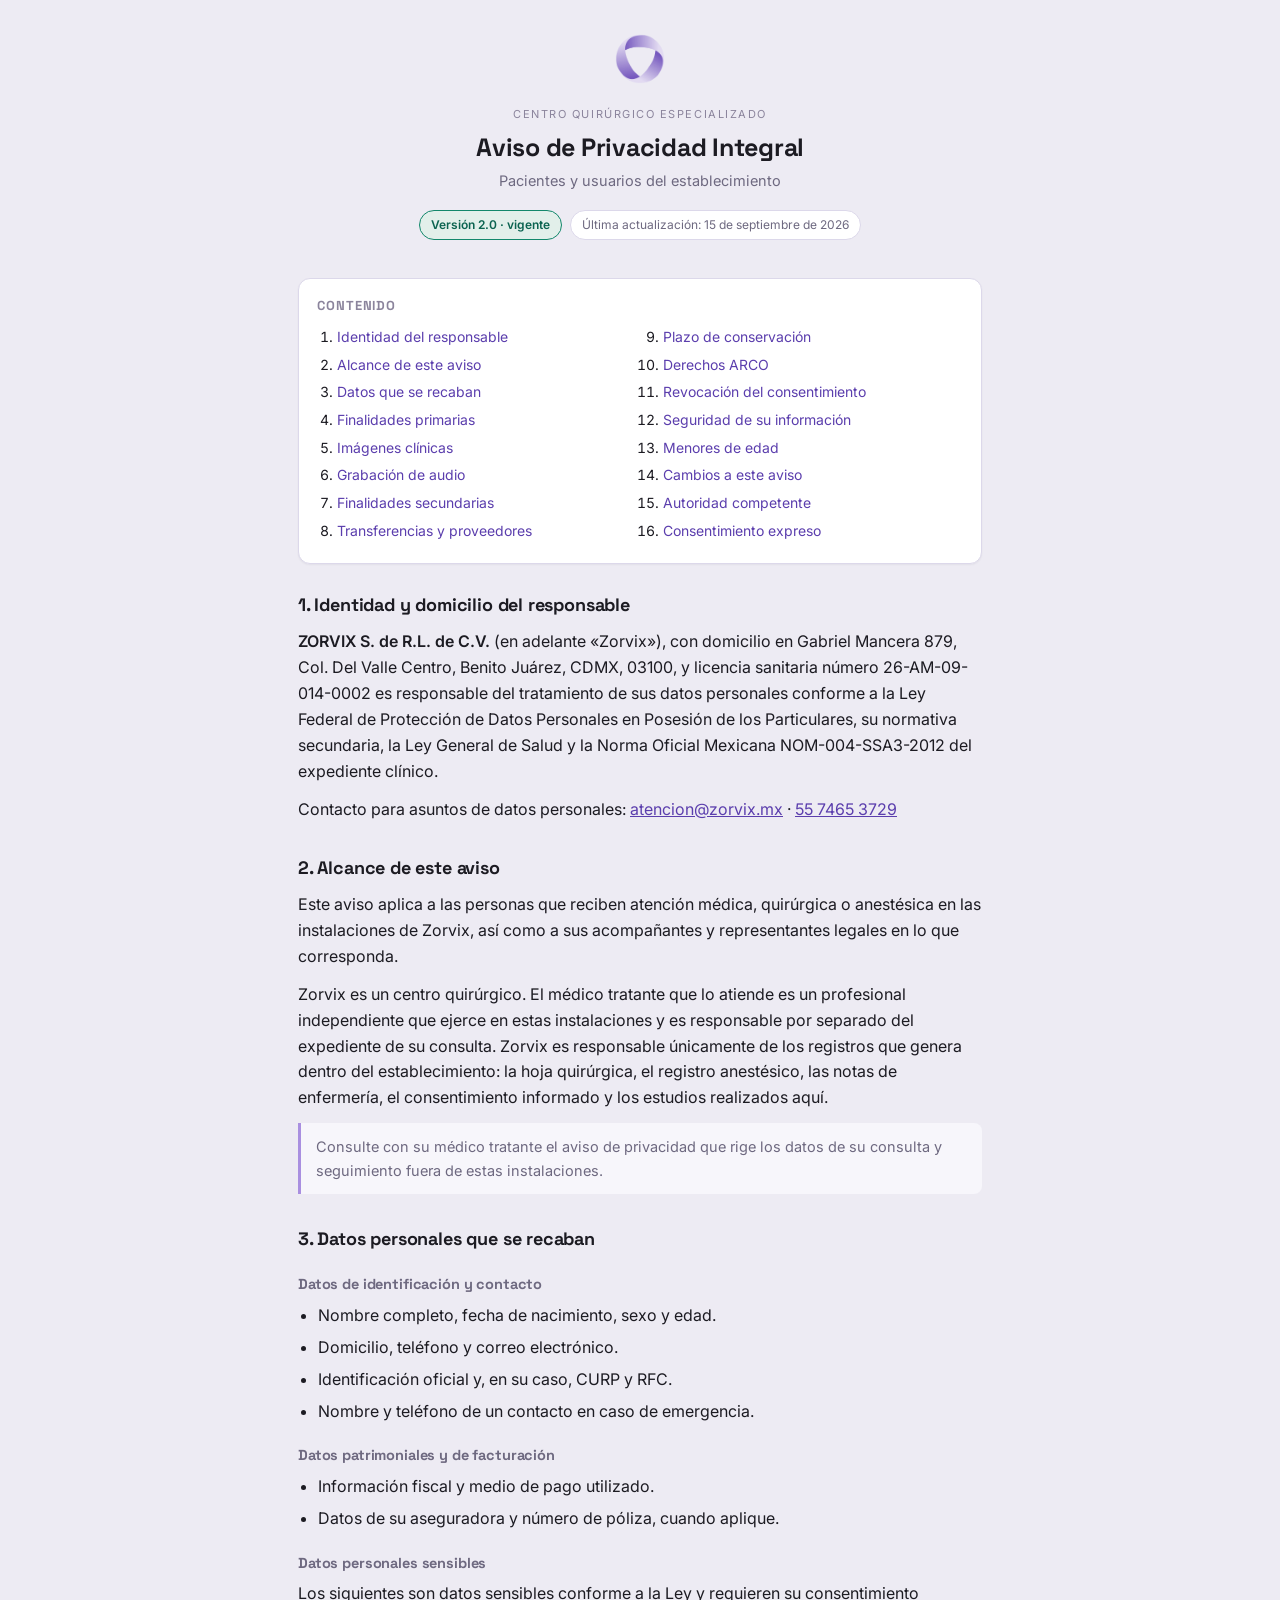
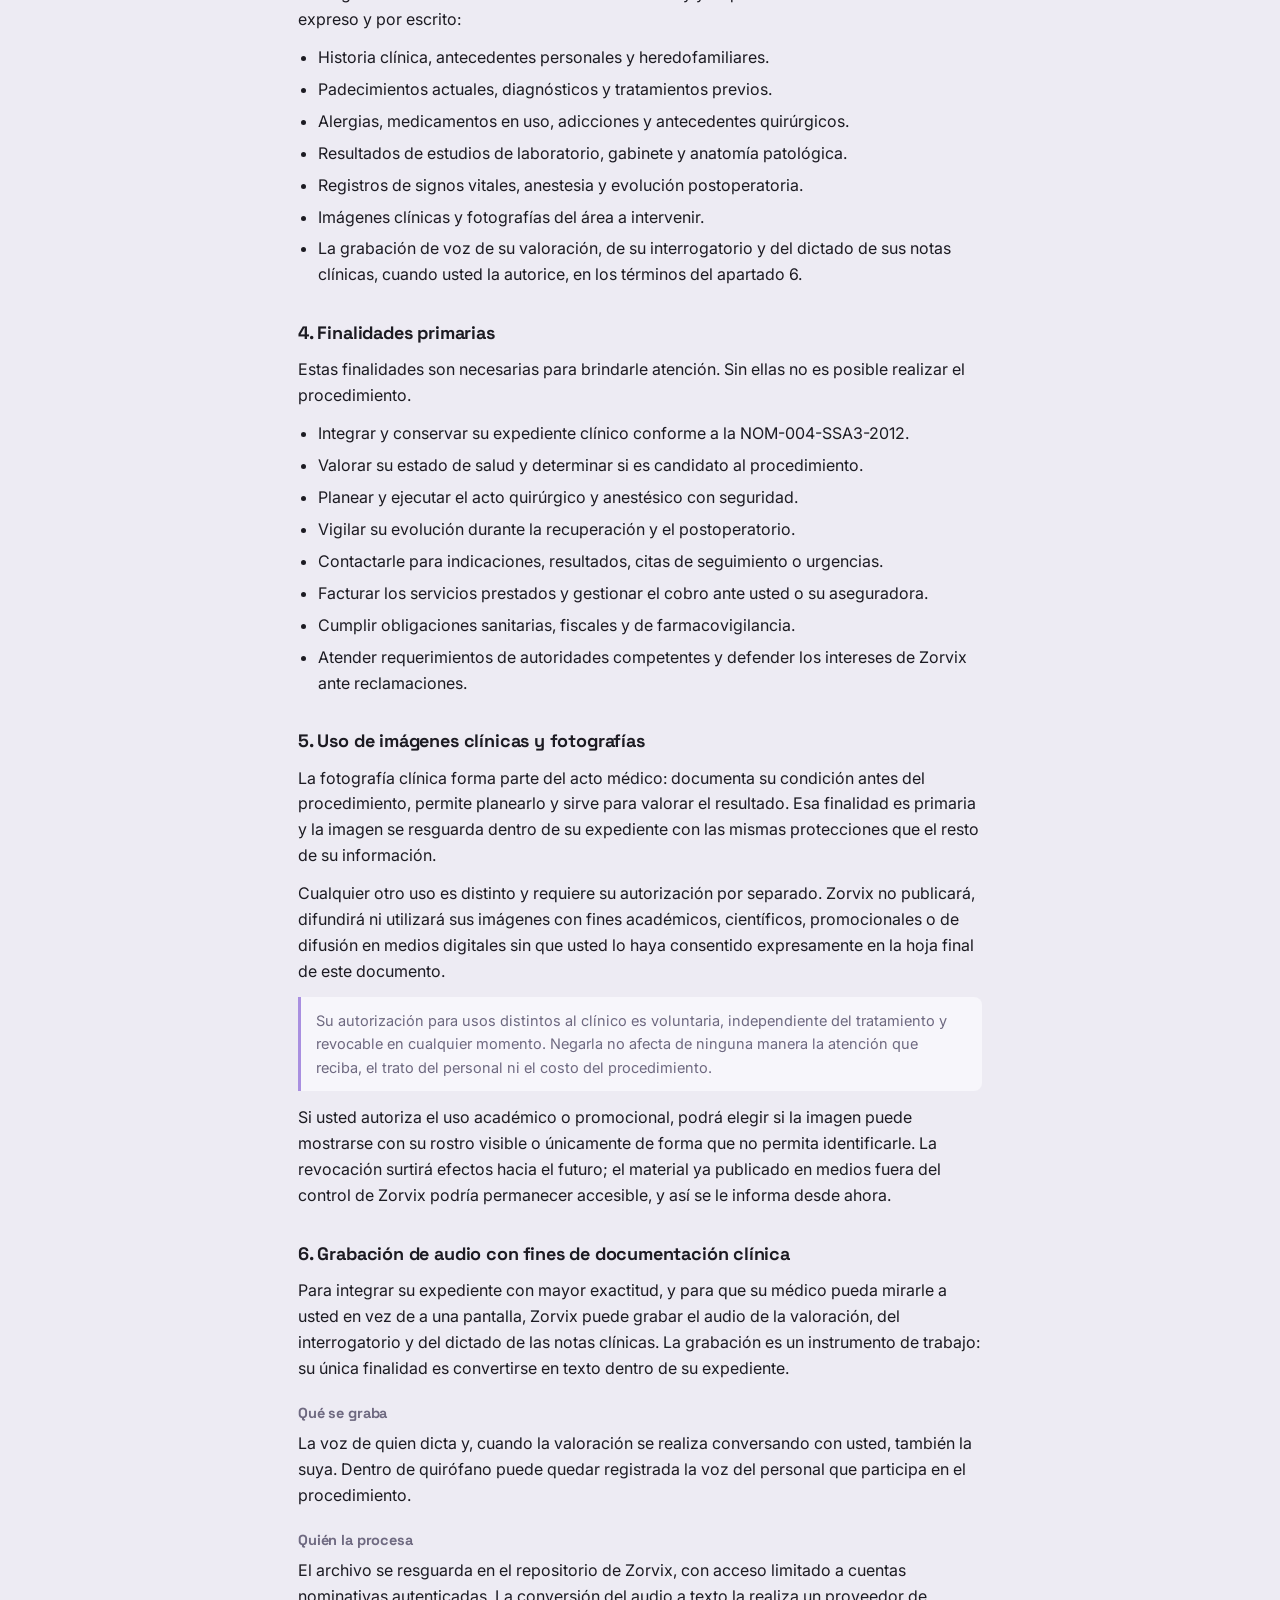
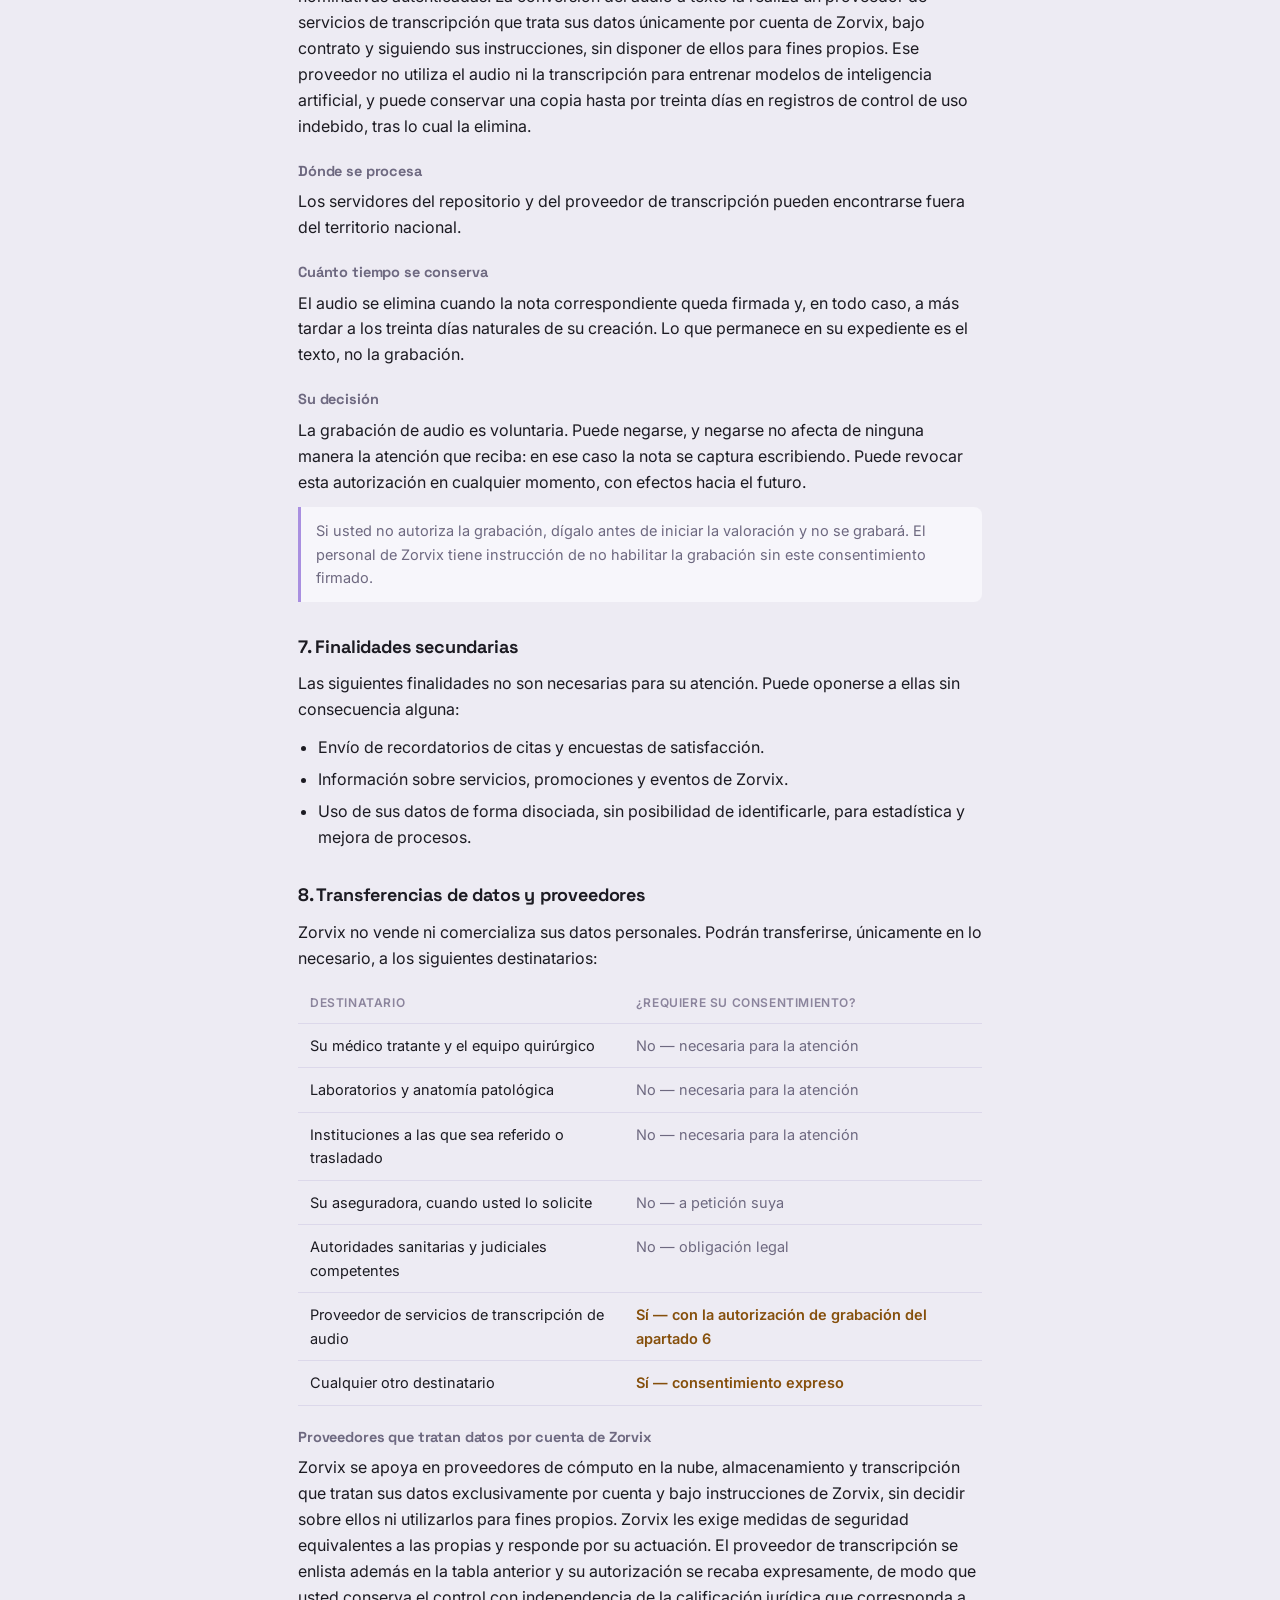
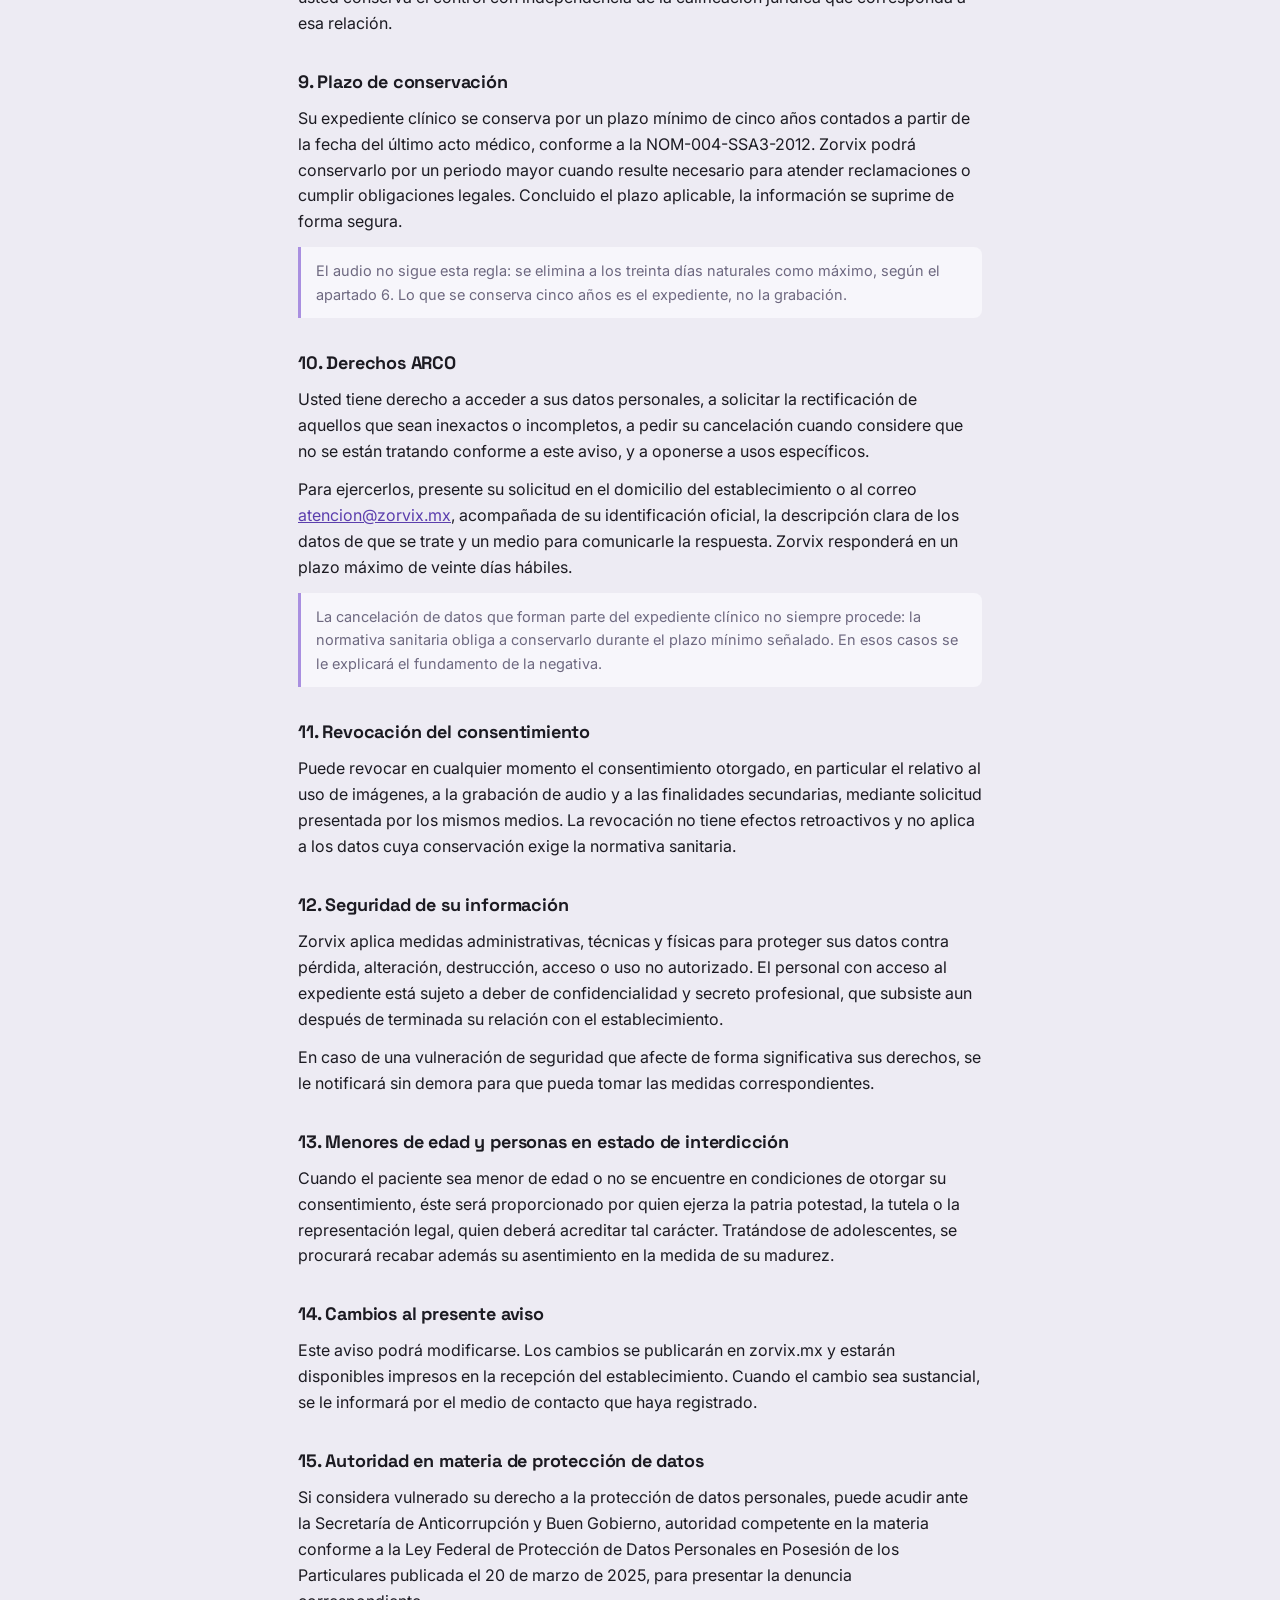
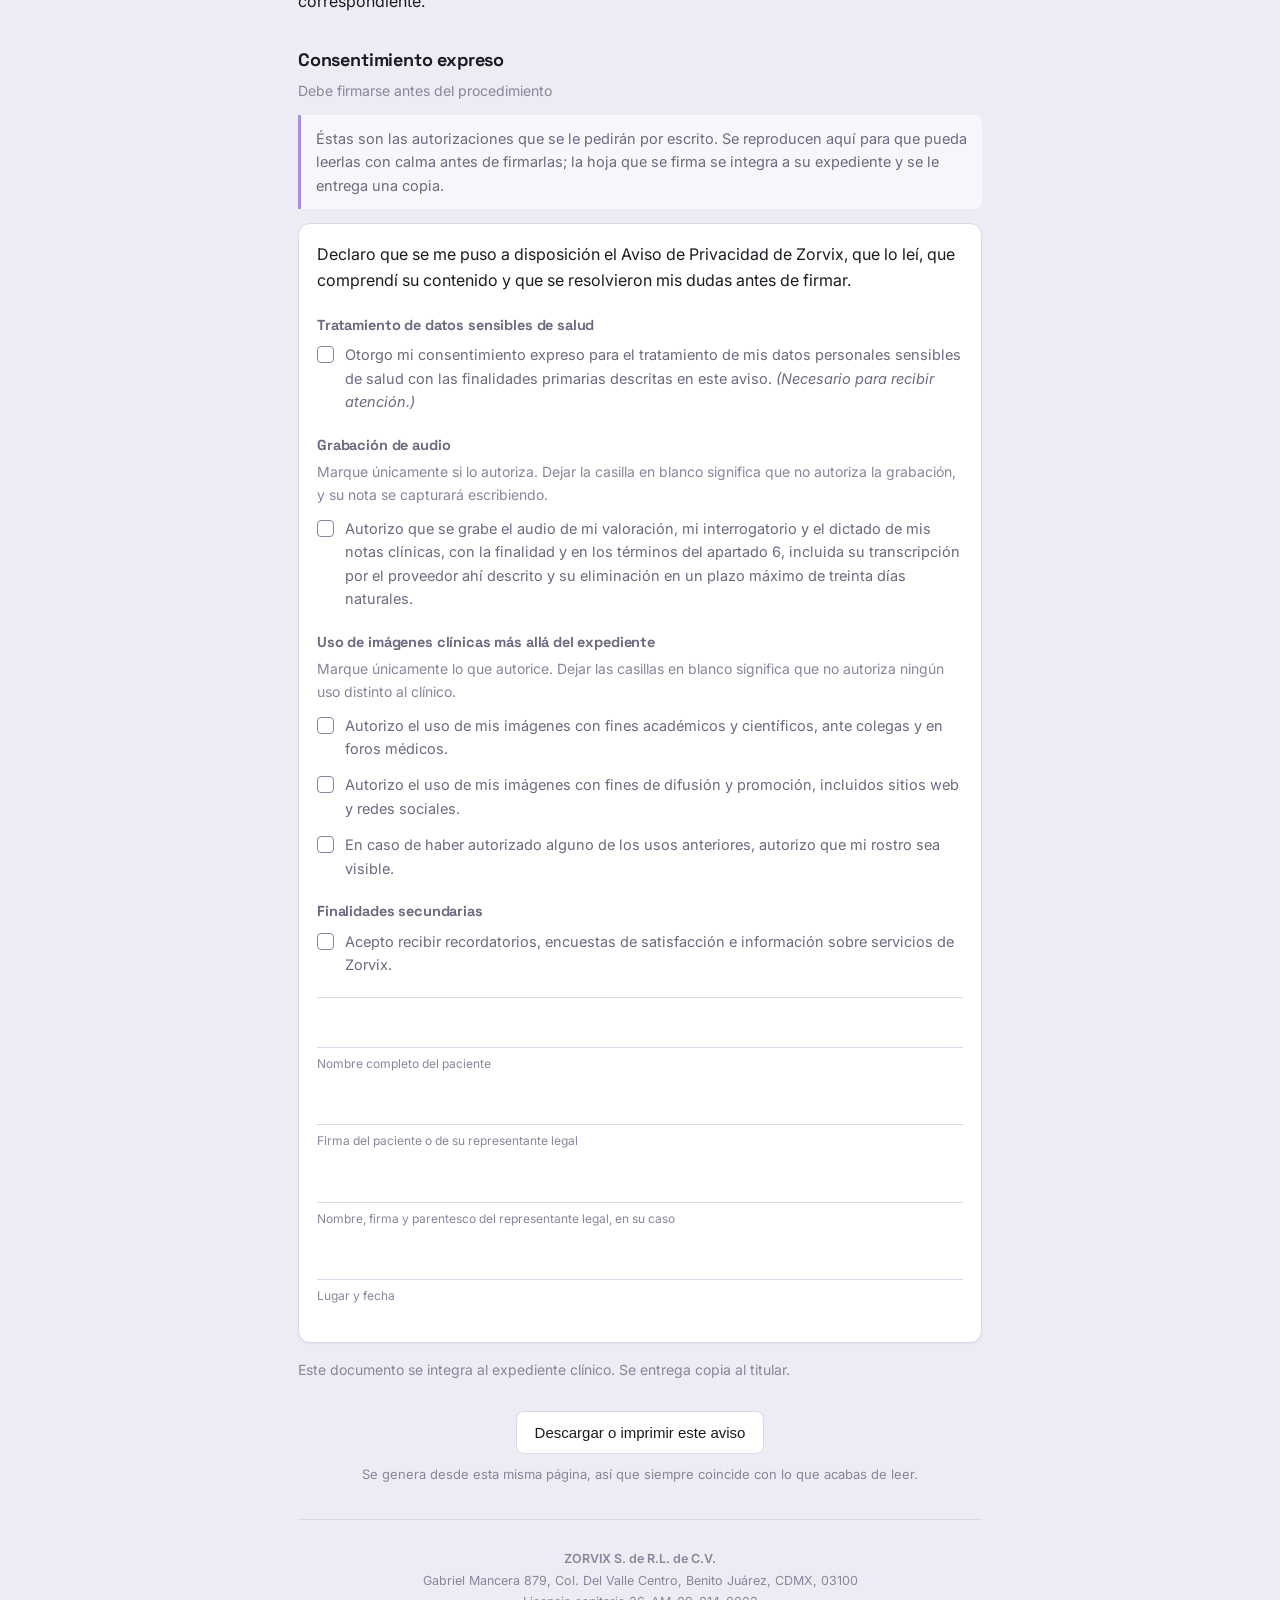
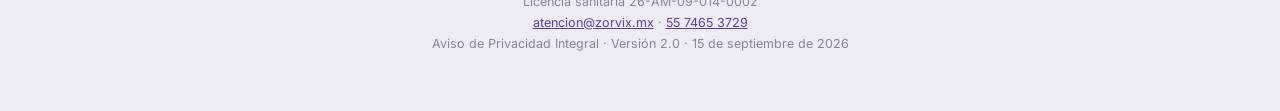
==== commit 2865d597: "Add files via upload" ====
--- a/aviso/index.html
+++ b/aviso/index.html
@@ -196,7 +196,7 @@
       NOM-004-SSA3-2012 del expediente clínico.</p>
     <p>Contacto para asuntos de datos personales:
       <a href="mailto:atencion@zorvix.mx">atencion@zorvix.mx</a> ·
-      <a href="tel:+525562504110">55 6250 4110</a></p>
+      <a href="tel:+525574653729">55 7465 3729</a></p>
   </section>
 
   <section id="s2">
@@ -501,7 +501,7 @@
     Gabriel Mancera 879, Col. Del Valle Centro, Benito Juárez, CDMX, 03100<br>
     Licencia sanitaria 26-AM-09-014-0002<br>
     <a href="mailto:atencion@zorvix.mx">atencion@zorvix.mx</a> ·
-    <a href="tel:+525562504110">55 6250 4110</a><br>
+    <a href="tel:+525574653729">55 7465 3729</a><br>
     <span style="color:var(--tinta3)">Aviso de Privacidad Integral · Versión 2.0 · 15 de septiembre de 2026</span>
   </footer>
 
